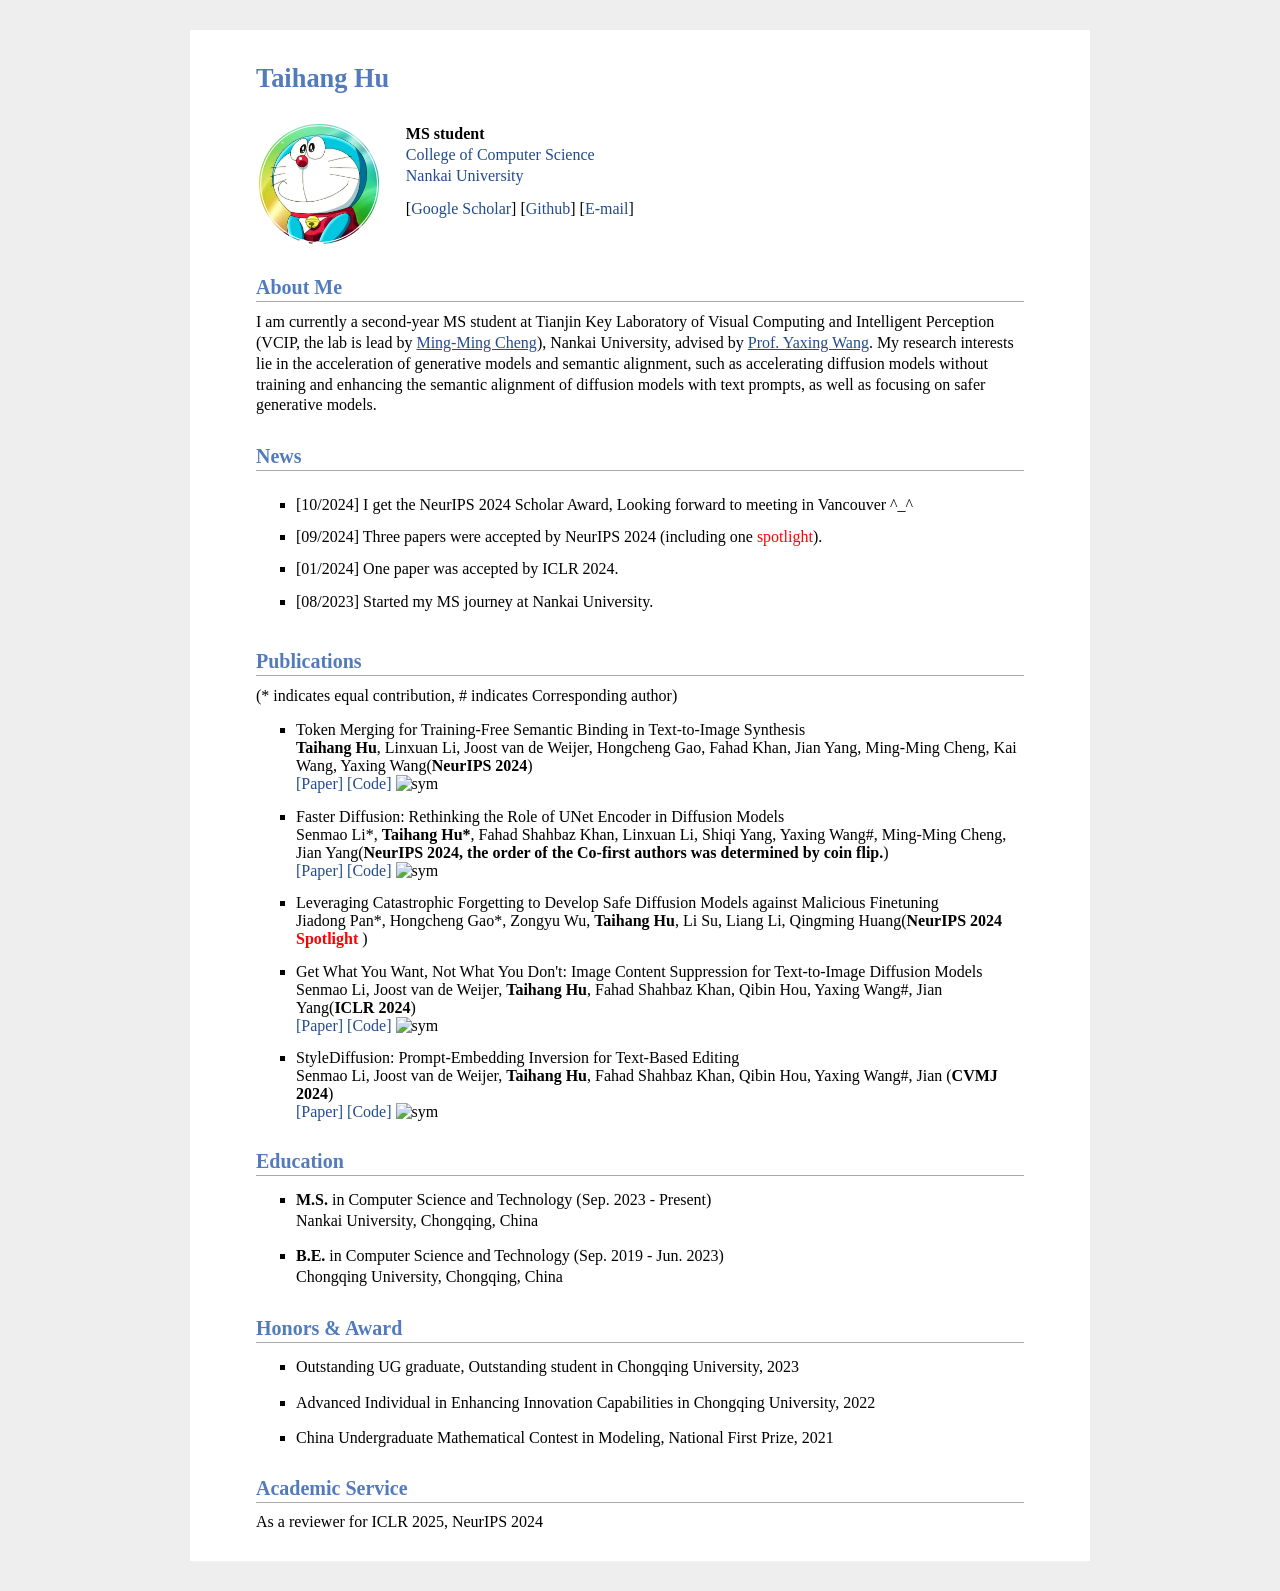
==== index.html @ 8fab21ef "Update index.html" ====
<meta name="description" content="Taihang Hu" charset="UTF-8">
<link rel="stylesheet" href="./files/jemdoc.css" type="text/css">
<link rel="shortcut icon" href="./files/preview.jpg">
<title>Taihang Hu</title>


<body>

<div id="layout-content" style="margin-top:25px">

	<div id="toptitle">					
					<h1><b>Taihang Hu</b>&nbsp;
                  </div>
                  <table>
                    <tbody>
                        <tr>
                            <td width="120" style="vertical-align: top;">
                                <!-- 图片轮廓为圆形展示 -->
                                <!-- <style>
                                    img {
                                        border-radius: 50%;
                                        width: 120px;
                                        height: 120px;
                                    }
                                </style> -->
                                <img src="./files/profile.png" alt="Taihang Hu", height="120px", width="120px", border-radius="50%">
                            </td>
                            <!-- 间隔大点 -->
                            <td width="20"></td>
                            <td width="650" style="vertical-align: top;">
                                <p>
                                    <b>MS student</b><br>
                                    <a href="https://cc.nankai.edu.cn//" target="_blank">College of Computer Science</a><br>
                                    <a href="https://www.nankai.edu.cn/" target="_blank">Nankai University</a><br>
                                </p>
                                <p>
                                    [<a href="https://scholar.google.com" target="_blank">Google Scholar</a>]
                                    [<a href="https://github.com/hutaiHang" target="_blank">Github</a>] 
                                    [<a href="mailto:hutaihang00@gmail.com">E-mail</a>]
                                </p>
                            </td>
                        </tr>
                    </tbody>
                </table>
                
                
<h2>About Me</h2>
    <p>
        I am currently a second-year MS student at Tianjin Key Laboratory of Visual Computing and Intelligent Perception (VCIP, the lab is lead by <a href="https://mmcheng.net/" style="text-decoration: underline;">Ming-Ming Cheng</a>), Nankai University, advised by <a href="https://yaxingwang.netlify.app/author/yaxing-wang/" style="text-decoration: underline;">Prof. Yaxing Wang</a>. 
        My research interests lie in the acceleration of generative models and semantic alignment, such as accelerating diffusion models without training and enhancing the semantic alignment of diffusion models with text prompts, as well as focusing on safer generative models.
        <!-- <br><br> -->
        <!-- <span style="color:red;">Seeking PhD opportunity for 2026 Fall ^_^ Please contact me if you are interested!</span> -->
   </p>
<h2>News</h2>
<ul class="content">
    <li>[10/2024] I get the NeurIPS 2024 Scholar Award, Looking forward to meeting in Vancouver ^_^ </li>
    <li>[09/2024] Three papers were accepted by NeurIPS 2024 (including one <span style="color:red;">spotlight</span>).</li>
    <li>[01/2024] One paper was accepted by ICLR 2024.</li>
    <li>[08/2023] Started my MS journey at Nankai University.</li>
    <li>[06/2023] Happy to graduate from Chongqing University. Thank you to all my classmates and teachers!</li>
    <li>[05/2023] See our new work, <a href="https://arxiv.org/pdf/2406.09836">StyleDiffusion</a> for image editing</li>
</ul>

<style>
  .content {
    height: 140px;
    background-color: white;
    overflow-y: scroll;
  }

  /* Existing styles, possibly for desktop, remain unchanged */

  /* Media query for mobile devices */
  @media screen and (max-width: 600px) {
    .content li {
      font-size: 20px; /* This increases the font size; you can also use specific values like 16px if you prefer */
    }
  }
</style>

<h2>Publications</h2>
<p>(* indicates equal contribution, # indicates Corresponding author)</p>

<!-- Selected Publications Section -->
<div id="selected-publications">
    <ul>
        <li>
            Token Merging for Training-Free Semantic Binding in Text-to-Image Synthesis<br>
            <b>Taihang Hu</b>, Linxuan Li, Joost van de Weijer, Hongcheng Gao, Fahad Khan, Jian Yang, Ming-Ming Cheng, Kai Wang, Yaxing Wang(<b>NeurIPS 2024</b>)<br>
            <a href="https://arxiv.org/abs/2411.07132" target="blank">[Paper]</a>
            <a href="https://github.com/hutaiHang/tome" target="blank">[Code]</a>
            <img src='https://img.shields.io/github/stars/hutaiHang/ToMe.svg?style=social&label=Star' alt="sym">
        </li>

        <li>
            Faster Diffusion: Rethinking the Role of UNet Encoder in Diffusion Models<br>
            Senmao Li*, <b>Taihang Hu*</b>, Fahad Shahbaz Khan, Linxuan Li, Shiqi Yang, Yaxing Wang#, Ming-Ming Cheng, Jian Yang(<b>NeurIPS 2024, the order of the Co-first authors was determined by coin flip.</b>)<br>
            <a href="https://arxiv.org/pdf/2312.09608" target="blank">[Paper]</a>
            <a href="https://github.com/hutaiHang/Faster-Diffusion" target="blank">[Code]</a>
            <img src='https://img.shields.io/github/stars/hutaiHang/Faster-Diffusion.svg?style=social&label=Star' alt="sym">
        </li>

        <li>
            Leveraging Catastrophic Forgetting to Develop Safe Diffusion Models against Malicious Finetuning<br>
            Jiadong Pan*, Hongcheng Gao*, Zongyu Wu, <b>Taihang Hu</b>, Li Su, Liang Li, Qingming Huang(<b>NeurIPS 2024</b> <b><span style="color:red;">Spotlight</span></b> )<br>
<!--             <a href="https://arxiv.org/pdf/2402.10882" target="blank">[Paper]</a> <a href="https://github.com/Wu-Zongyu/POSI" target="blank">[Code]</a><br> -->
        </li>

        <li>
            Get What You Want, Not What You Don't: Image Content Suppression for Text-to-Image Diffusion Models<br>
            Senmao Li, Joost van de Weijer, <b>Taihang Hu</b>, Fahad Shahbaz Khan, Qibin Hou, Yaxing Wang#, Jian Yang(<b>ICLR 2024</b>)<br>
            <a href="https://arxiv.org/pdf/2402.05375" target="blank">[Paper]</a>
            <a href="https://github.com/sen-mao/SuppressEOT" target="blank">[Code]</a>
            <img src='https://img.shields.io/github/stars/sen-mao/SuppressEOT.svg?style=social&label=Star' alt="sym">
        </li>

        <li>
            StyleDiffusion: Prompt-Embedding Inversion for Text-Based Editing<br>
            Senmao Li, Joost van de Weijer, <b>Taihang Hu</b>, Fahad Shahbaz Khan, Qibin Hou, Yaxing Wang#, Jian (<b>CVMJ 2024</b>)<br>      
            <a href="https://arxiv.org/pdf/2406.09836" target="blank">[Paper]</a>
            <a href="https://github.com/sen-mao/StyleDiffusion" target="blank">[Code]</a>
            <img src='https://img.shields.io/github/stars/sen-mao/StyleDiffusion.svg?style=social&label=Star' alt="sym">
        </li>
    </ul>
</div>



<script>
function showSelected() {
    document.getElementById("selected-publications").style.display = "block";
    document.getElementById("full-publications").style.display = "none";
    
    // Change the color to indicate selected tab
    document.getElementById("selected-tab").style.color = "#527bbd";
    document.getElementById("full-tab").style.color = "rgb(106, 162, 212)";
}

function showFull() {
    document.getElementById("selected-publications").style.display = "none";
    document.getElementById("full-publications").style.display = "block";
    
    // Change the color to indicate selected tab
    document.getElementById("selected-tab").style.color = "rgb(106, 162, 212)";
    document.getElementById("full-tab").style.color = "#527bbd";
}
</script>
	
<h2>Education</h2>
<ul>
 <li>
        <p><strong>M.S. </strong> in Computer Science and Technology (Sep. 2023 - Present)</br>
            Nankai University, Chongqing, China</br>
             </p>
    </li>
    <li>
        <p><strong>B.E. </strong> in Computer Science and Technology (Sep. 2019 - Jun. 2023)</br>
            Chongqing University, Chongqing, China</br>
             </p>
    </li>
</ul>

<h2>Honors & Award</h2>
<ul>
    <li><p>Outstanding UG graduate, Outstanding student in Chongqing University, 2023</p></li>
    <li><p>Advanced Individual in Enhancing Innovation Capabilities in Chongqing University, 2022</p></li>
    <li><p>China Undergraduate Mathematical Contest in Modeling, National First Prize, 2021</p></li>
<!--     <li><p>Outstanding student in CQU, 2022</p></li> -->
</ul>


<h2>Academic Service</h2>
As a reviewer for ICLR 2025, NeurIPS 2024
---- files/jemdoc.css ----
/* Default css file for jemdoc. */

table#tlayout {
    border: none;
    border-collapse: separate;
    background: white;
}
/*
body {
	background: white;
	padding-bottom: 8px;
	margin: 0;
}
*/
html {
  background-color: #eeeeee; 
}

body { 
  font-family: Georgia, serif;
  color: #000;
  background-color: #ffffff; 
  text-align:left; /* for IE */
  margin-top: 30px; 
  margin-bottom: 30px;
  margin-left: auto;
  margin-right: auto;
  padding-left:  50px;
  padding-right: 50px;
  padding-top: 10px;
  padding-bottom: 30px;
  max-width: 800px;
}

#layout-menu {
	background: #f6f6f6;
	border: 1px solid #dddddd;
	padding-top: 0.5em;
	padding-left: 8px;
	padding-right: 8px;
	font-size: 1.0em;
	width: auto;
	white-space: nowrap;
    text-align: left;
    vertical-align: top;
}

#layout-menu td {
	background: #f4f4f4;
    vertical-align: top;
}

#layout-content {
	padding-top: 0.0em;
	padding-left: 1.0em;
	padding-right: 1.0em;
    border: none;
    background: white;
    text-align: left;
    vertical-align: top;
}

#layout-menu a {
	line-height: 1.5em;
	margin-left: 0.5em;
}

tt {
    background: #ffffdd;
}

pre, tt {
	font-size: 90%;
	font-family: monaco, monospace;
}

a, a > tt {
	color: #224b8d;
	text-decoration: none;
}

a:hover {
	border-bottom: 1px gray dotted;
}

#layout-menu a.current:link, #layout-menu a.current:visited {
	color: #022b6d;
	border-bottom: 1px gray solid;
}
#layout-menu a:link, #layout-menu a:visited, #layout-menu a:hover {
	color: #527bbd;
	text-decoration: none;
}
#layout-menu a:hover {
	text-decoration: none;
}

div.menu-category {
	border-bottom: 1px solid gray;
	margin-top: 0.8em;
	padding-top: 0.2em;
	padding-bottom: 0.1em;
	font-weight: bold;
}

div.menu-item {
	padding-left: 16px;
	text-indent: -16px;
}

div#toptitle {
	padding-bottom: 0.2em;
	margin-bottom: 1.5em;
	/*border-bottom: 3px double gray;*/
}

/* Reduce space if we begin the page with a title. */
div#toptitle + h2, div#toptitle + h3 {
	margin-top: 0em;
}

div#subtitle {
	margin-top: 0.0em;
	margin-bottom: 0.0em;
	padding-top: 0em;
	padding-bottom: 0.1em;
}

em {
	font-style: italic;
}

strong {
	font-weight: bold;
}


h1, h2, h3 {
	color: #527bbd;
	margin-top: 0.7em;
	margin-bottom: 0.5em;
	padding-bottom: 0.2em;
	line-height: 1.0;
	padding-top: 0.5em;
	border-bottom: 1px solid #aaaaaa;
}

h1 {
	font-size: 165%;
	padding-bottom: 0.3em;
}

h2 {
	padding-top: 0.8em;
	font-size: 125%;
}

h2 + h3 {
    padding-top: 0.2em;
}

h3 {
	font-size: 105%;
	border-bottom: none;
}

p {
	margin-top: 0.0em;
	margin-bottom: 0.8em;
	padding: 0;
	line-height: 1.3;
}

pre {
	padding: 0;
	margin: 0;
}

div#footer {
	font-size: small;
	border-top: 1px solid #c0c0c0;
	padding-top: 0.1em;
	margin-top: 1.0em;
	color: #c0c0c0;
}

div#footer a {
	color: #80a0b0;
}

div#footer-text {
	float: left;
	padding-bottom: 8px;
}

ul, ol, dl {
	margin-top: 0.2em;
	padding-top: 0;
	margin-bottom: 0.8em;
}

dt {
	margin-top: 0.5em;
	margin-bottom: 0;
}

dl {
	margin-left: 20px;
}

dd {
	color: #222222;
}

dd > *:first-child {
	margin-top: 0;
}

ul {
	list-style-position: outside;
	list-style-type: square;
}

p + ul, p + ol {
	margin-top: -0.5em;
}

li {
	margin-top:0.9em;
}

ol {
	list-style-position: outside;
	list-style-type: decimal;
}

li p, dd p {
	margin-bottom: 0.3em;
}


ol ol {
	list-style-type: lower-alpha;
}

ol ol ol {
	list-style-type: lower-roman;
}

p + div.codeblock {
	margin-top: -0.6em;
}

div.codeblock, div.infoblock {
	margin-right: 0%;
	margin-top: 1.2em;
	margin-bottom: 1.3em;
}

div.blocktitle {
	font-weight: bold;
	color: #cd7b62;
	margin-top: 1.2em;
	margin-bottom: 0.1em;
}

div.blockcontent {
	border: 1px solid silver;
	padding: 0.3em 0.5em;
}

div.infoblock > div.blockcontent {
	background: #ffffee;
}

div.blockcontent p + ul, div.blockcontent p + ol {
	margin-top: 0.4em;
}

div.infoblock p {
	margin-bottom: 0em;
}

div.infoblock li p, div.infoblock dd p {
	margin-bottom: 0.5em;
}

div.infoblock p + p {
	margin-top: 0.8em;
}

div.codeblock > div.blockcontent {
	background: #f6f6f6;
}

span.pycommand {
	color: #000070;
}

span.statement {
	color: #008800;
}
span.builtin {
	color: #000088;
}
span.special {
	color: #990000;
}
span.operator {
	color: #880000;
}
span.error {
	color: #aa0000;
}
span.comment, span.comment > *, span.string, span.string > * {
	color: #606060;
}

@media print {
	#layout-menu { display: none; }
}

#fwtitle {
	margin: 2px;
}

#fwtitle #toptitle {
	padding-left: 0.5em;
	margin-bottom: 0.5em;
}

#layout-content h1:first-child, #layout-content h2:first-child, #layout-content h3:first-child {
	margin-top: -0.7em;
}

div#toptitle h1, #layout-content div#toptitle h1 {
	margin-bottom: 0.0em;
	padding-bottom: 0.1em;
	padding-top: 0;
	margin-top: 0.5em;
	border-bottom: none;
}

img.eq {
	padding: 0;
	padding-left: 0.1em;
	padding-right: 0.1em;
	margin: 0;
}

img.eqwl {
	padding-left: 2em;
	padding-top: 0.6em;
	padding-bottom: 0.2em;
	margin: 0;
}

table + table {
    margin-top: 1em;
}

tr.heading {
    font-weight: bold;
    border-bottom: 2px solid black;
}

img {
    border: none;
}

table.imgtable, table.imgtable td {
    border: none;
    text-align: left;
}

.scroll-box-container {
 width: 100%; 
  max-width: 800px;
  height: 120px;
  overflow: hidden;
}

.scroll-box {
  font-family: Georgia, serif;
  width: 100%;
  height: 100%;
  overflow-y: auto;
}
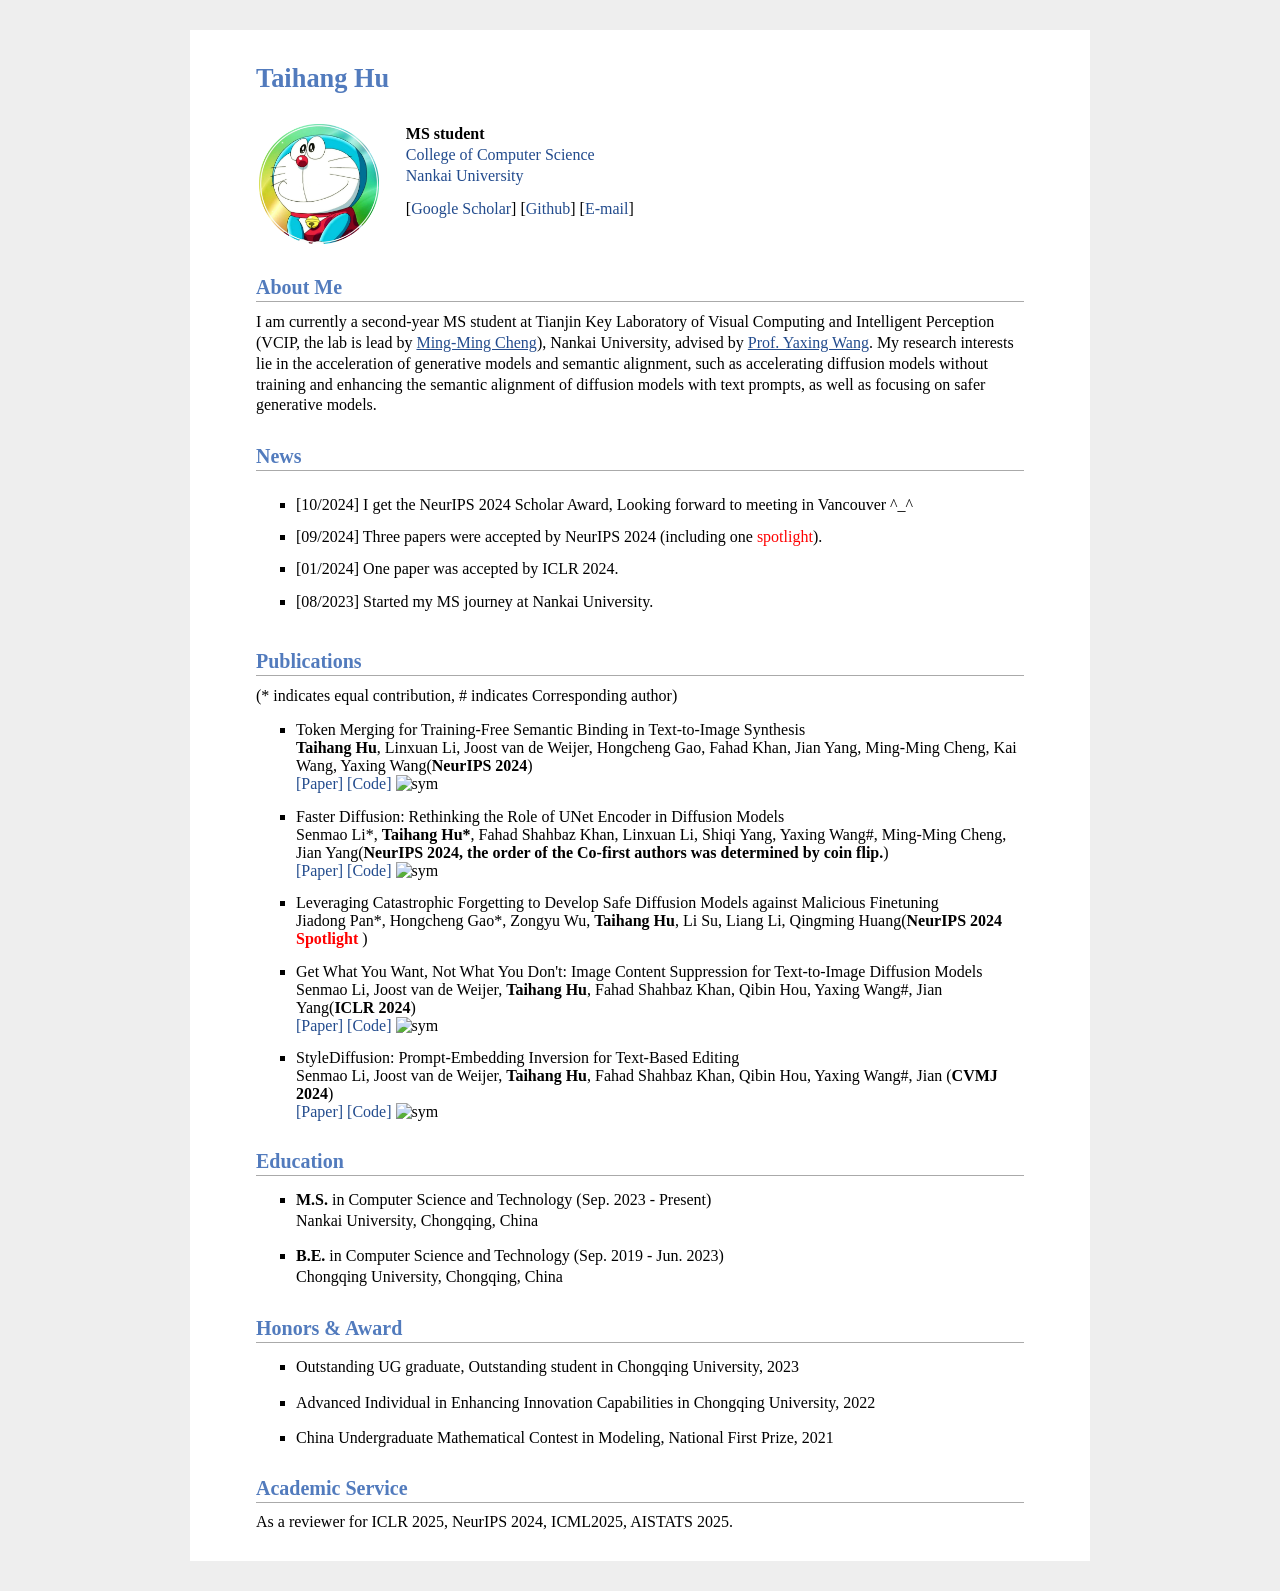
==== commit f84de4bb: "Update index.html" ====
--- a/index.html
+++ b/index.html
@@ -34,7 +34,7 @@
                                     <a href="https://www.nankai.edu.cn/" target="_blank">Nankai University</a><br>
                                 </p>
                                 <p>
-                                    [<a href="https://scholar.google.com" target="_blank">Google Scholar</a>]
+                                    [<a href="https://scholar.google.com/citations?user=JtjoOmEAAAAJ&hl=en_US" target="_blank">Google Scholar</a>]
                                     [<a href="https://github.com/hutaiHang" target="_blank">Github</a>] 
                                     [<a href="mailto:hutaihang00@gmail.com">E-mail</a>]
                                 </p>
@@ -170,6 +170,6 @@
 
 
 <h2>Academic Service</h2>
-As a reviewer for ICLR 2025, NeurIPS 2024
+As a reviewer for ICLR 2025, NeurIPS 2024, ICML2025, AISTATS 2025.
 
 
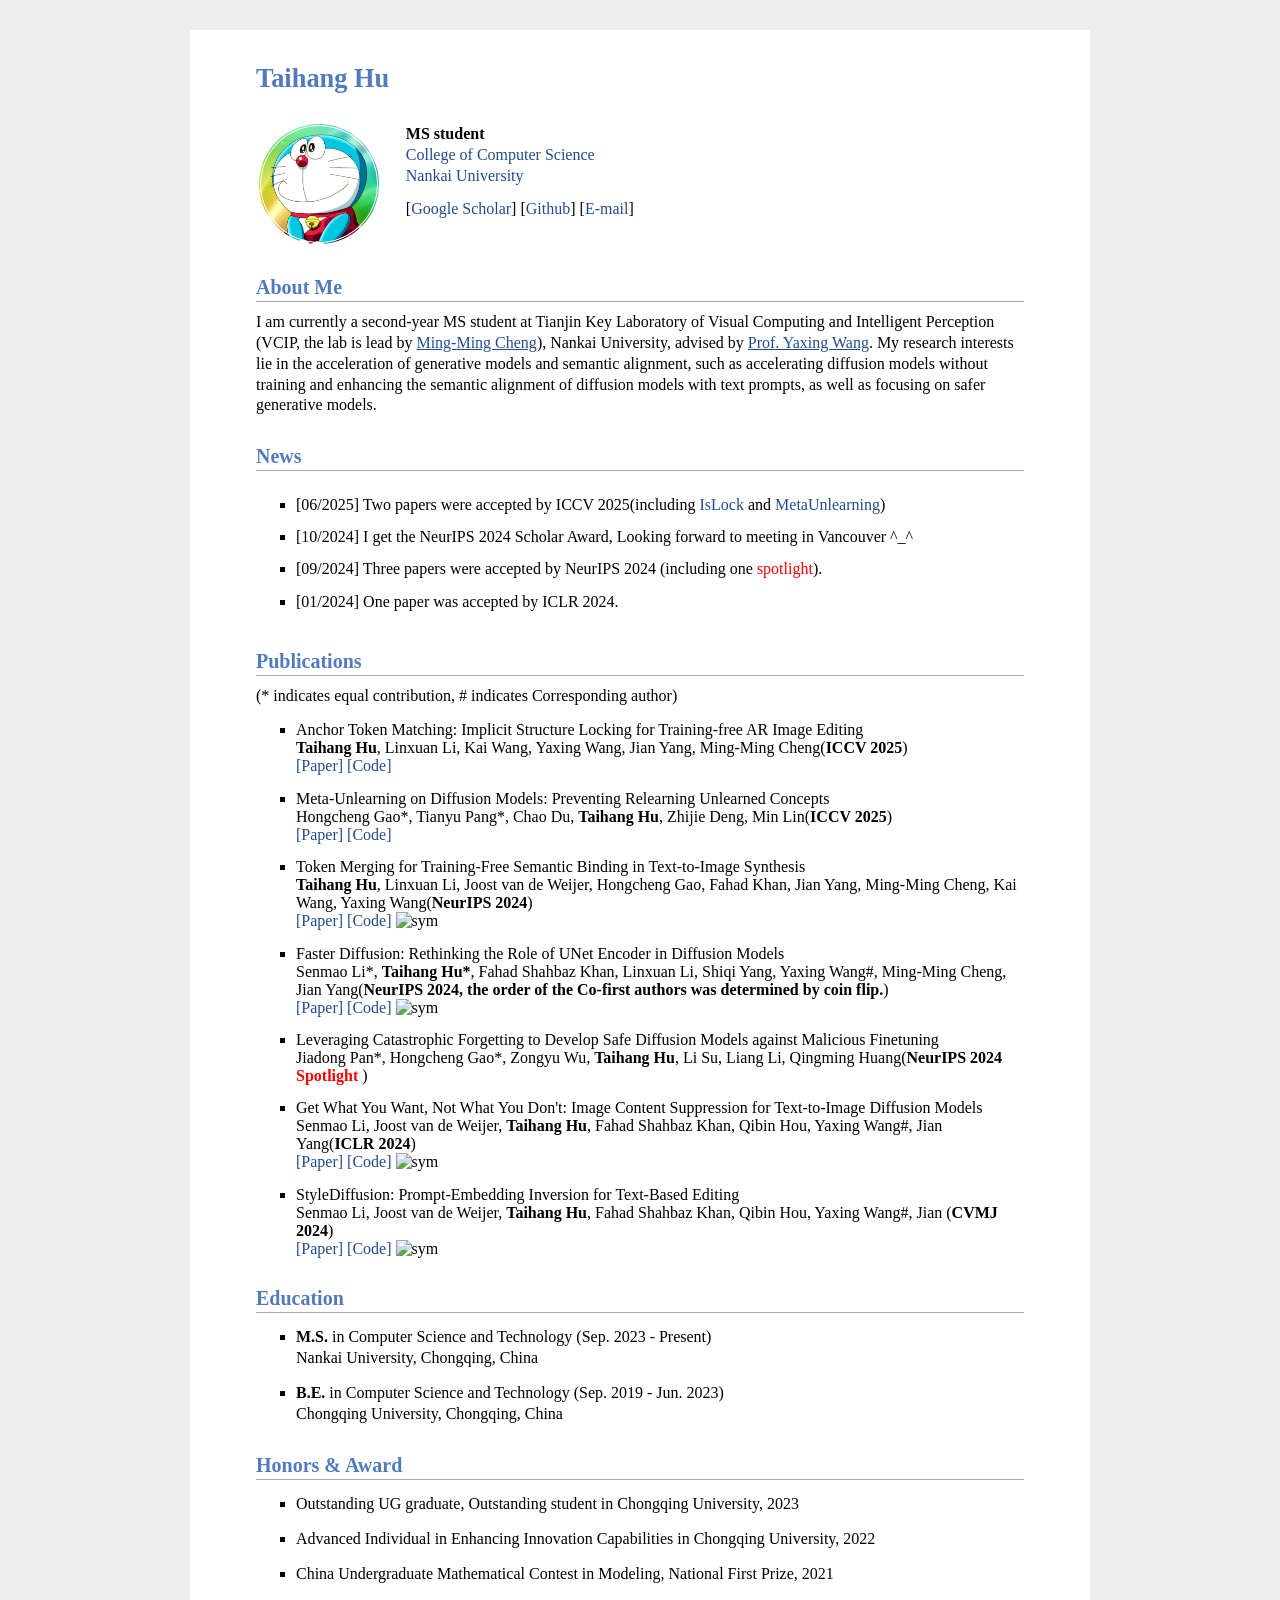
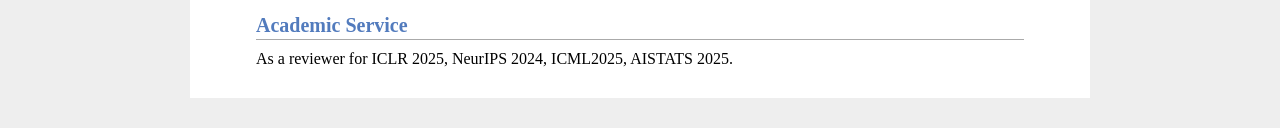
==== commit b605522b: "Update index.html" ====
--- a/index.html
+++ b/index.html
@@ -53,6 +53,7 @@
    </p>
 <h2>News</h2>
 <ul class="content">
+    <li>[06/2025] Two papers were accepted by ICCV 2025(including <a href="https://arxiv.org/pdf/2504.10434">IsLock</a> and <a href="https://arxiv.org/pdf/2410.12777">MetaUnlearning</a>) </li>
     <li>[10/2024] I get the NeurIPS 2024 Scholar Award, Looking forward to meeting in Vancouver ^_^ </li>
     <li>[09/2024] Three papers were accepted by NeurIPS 2024 (including one <span style="color:red;">spotlight</span>).</li>
     <li>[01/2024] One paper was accepted by ICLR 2024.</li>
@@ -85,6 +86,20 @@
 <div id="selected-publications">
     <ul>
         <li>
+            Anchor Token Matching: Implicit Structure Locking for Training-free AR Image Editing<br>
+            <b>Taihang Hu</b>, Linxuan Li, Kai Wang, Yaxing Wang, Jian Yang, Ming-Ming Cheng(<b>ICCV 2025</b>)<br>
+            <a href="https://arxiv.org/pdf/2504.10434" target="blank">[Paper]</a>
+            <a href="https://github.com/hutaiHang/ATM" target="blank">[Code]</a>
+<!--             <img src='https://img.shields.io/github/stars/hutaiHang/ToMe.svg?style=social&label=Star' alt="sym"> -->
+        </li>
+        <li>
+            Meta-Unlearning on Diffusion Models: Preventing Relearning Unlearned Concepts<br>
+            Hongcheng Gao*, Tianyu Pang*, Chao Du, <b>Taihang Hu</b>, Zhijie Deng, Min Lin(<b>ICCV 2025</b>)<br>
+            <a href="https://arxiv.org/pdf/2410.12777" target="blank">[Paper]</a>
+            <a href="https://github.com/sail-sg/Meta-Unlearning" target="blank">[Code]</a>
+<!--             <img src='https://img.shields.io/github/stars/hutaiHang/ToMe.svg?style=social&label=Star' alt="sym"> -->
+        </li>
+	<li>
             Token Merging for Training-Free Semantic Binding in Text-to-Image Synthesis<br>
             <b>Taihang Hu</b>, Linxuan Li, Joost van de Weijer, Hongcheng Gao, Fahad Khan, Jian Yang, Ming-Ming Cheng, Kai Wang, Yaxing Wang(<b>NeurIPS 2024</b>)<br>
             <a href="https://arxiv.org/abs/2411.07132" target="blank">[Paper]</a>
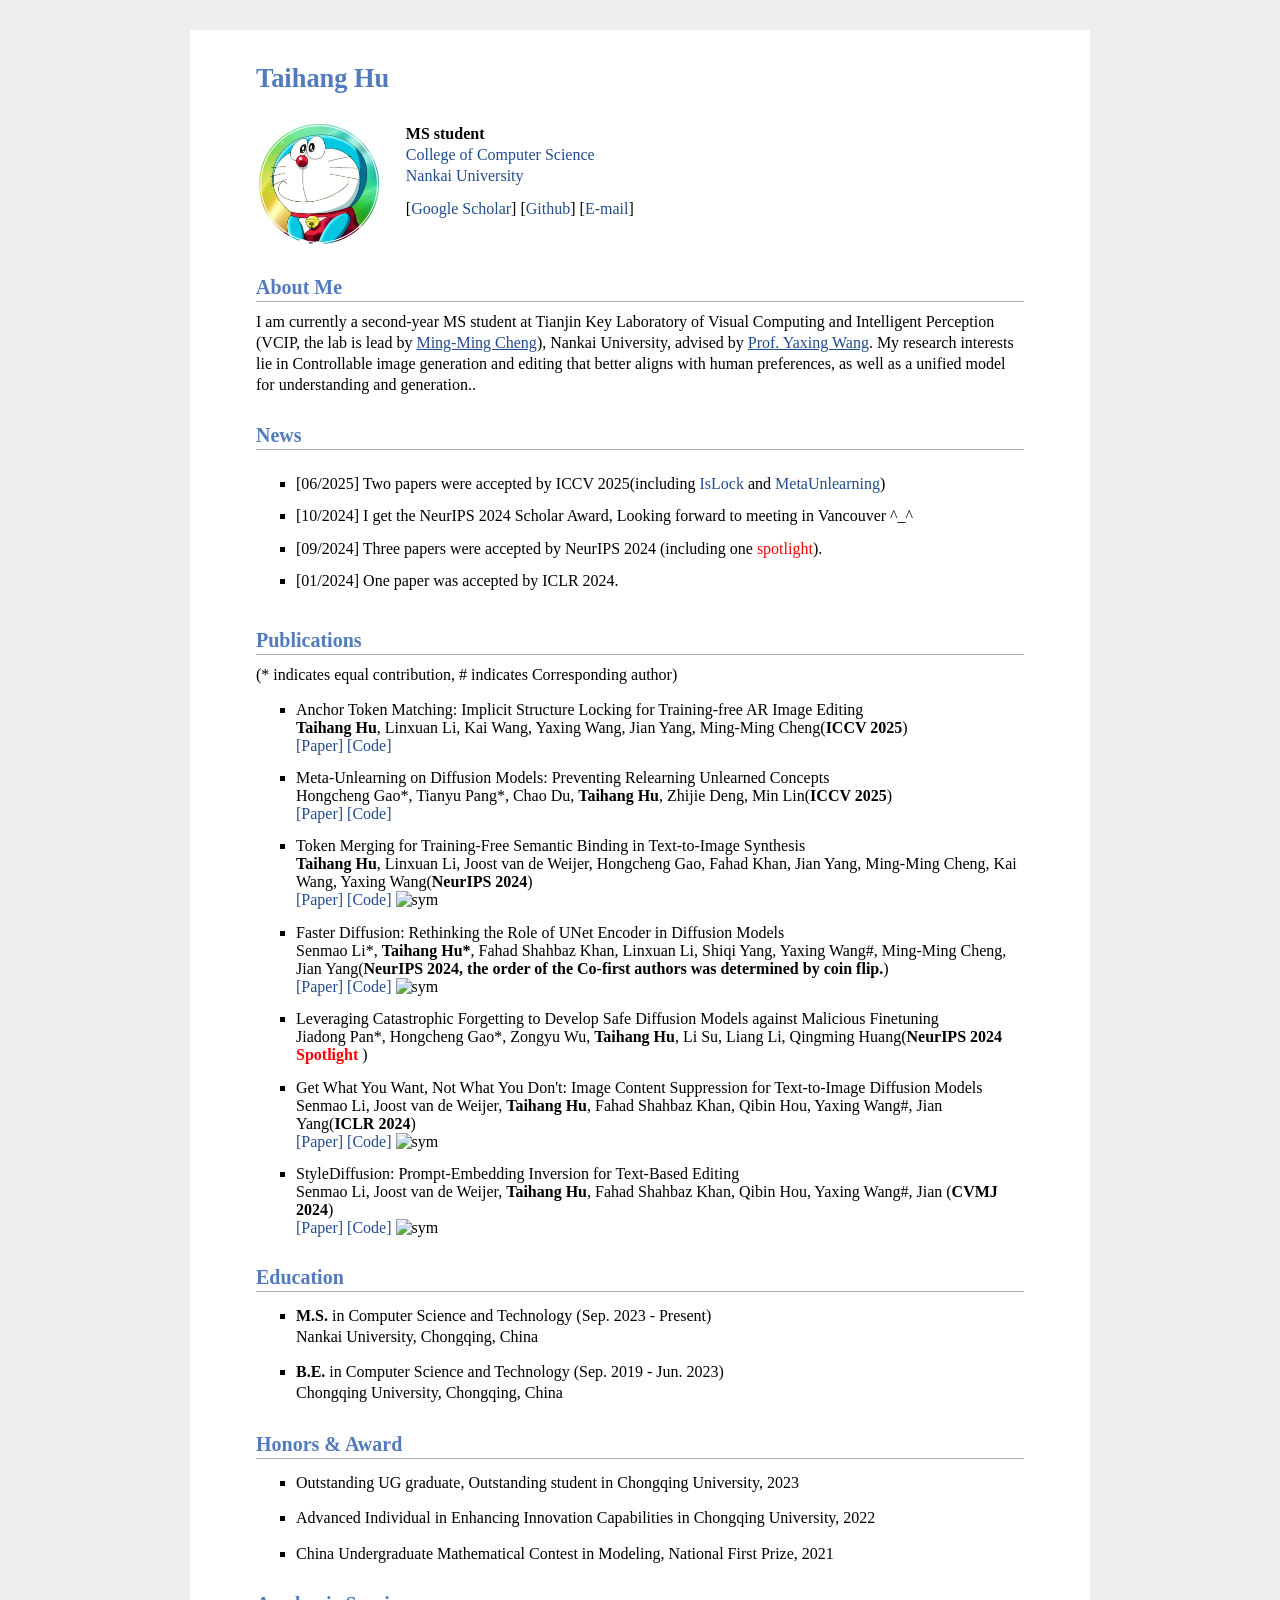
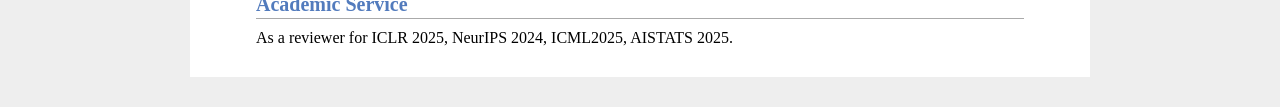
==== commit 02ce3eab: "Update index.html" ====
--- a/index.html
+++ b/index.html
@@ -47,7 +47,7 @@
 <h2>About Me</h2>
     <p>
         I am currently a second-year MS student at Tianjin Key Laboratory of Visual Computing and Intelligent Perception (VCIP, the lab is lead by <a href="https://mmcheng.net/" style="text-decoration: underline;">Ming-Ming Cheng</a>), Nankai University, advised by <a href="https://yaxingwang.netlify.app/author/yaxing-wang/" style="text-decoration: underline;">Prof. Yaxing Wang</a>. 
-        My research interests lie in the acceleration of generative models and semantic alignment, such as accelerating diffusion models without training and enhancing the semantic alignment of diffusion models with text prompts, as well as focusing on safer generative models.
+        My research interests lie in Controllable image generation and editing that better aligns with human preferences, as well as a unified model for understanding and generation..
         <!-- <br><br> -->
         <!-- <span style="color:red;">Seeking PhD opportunity for 2026 Fall ^_^ Please contact me if you are interested!</span> -->
    </p>
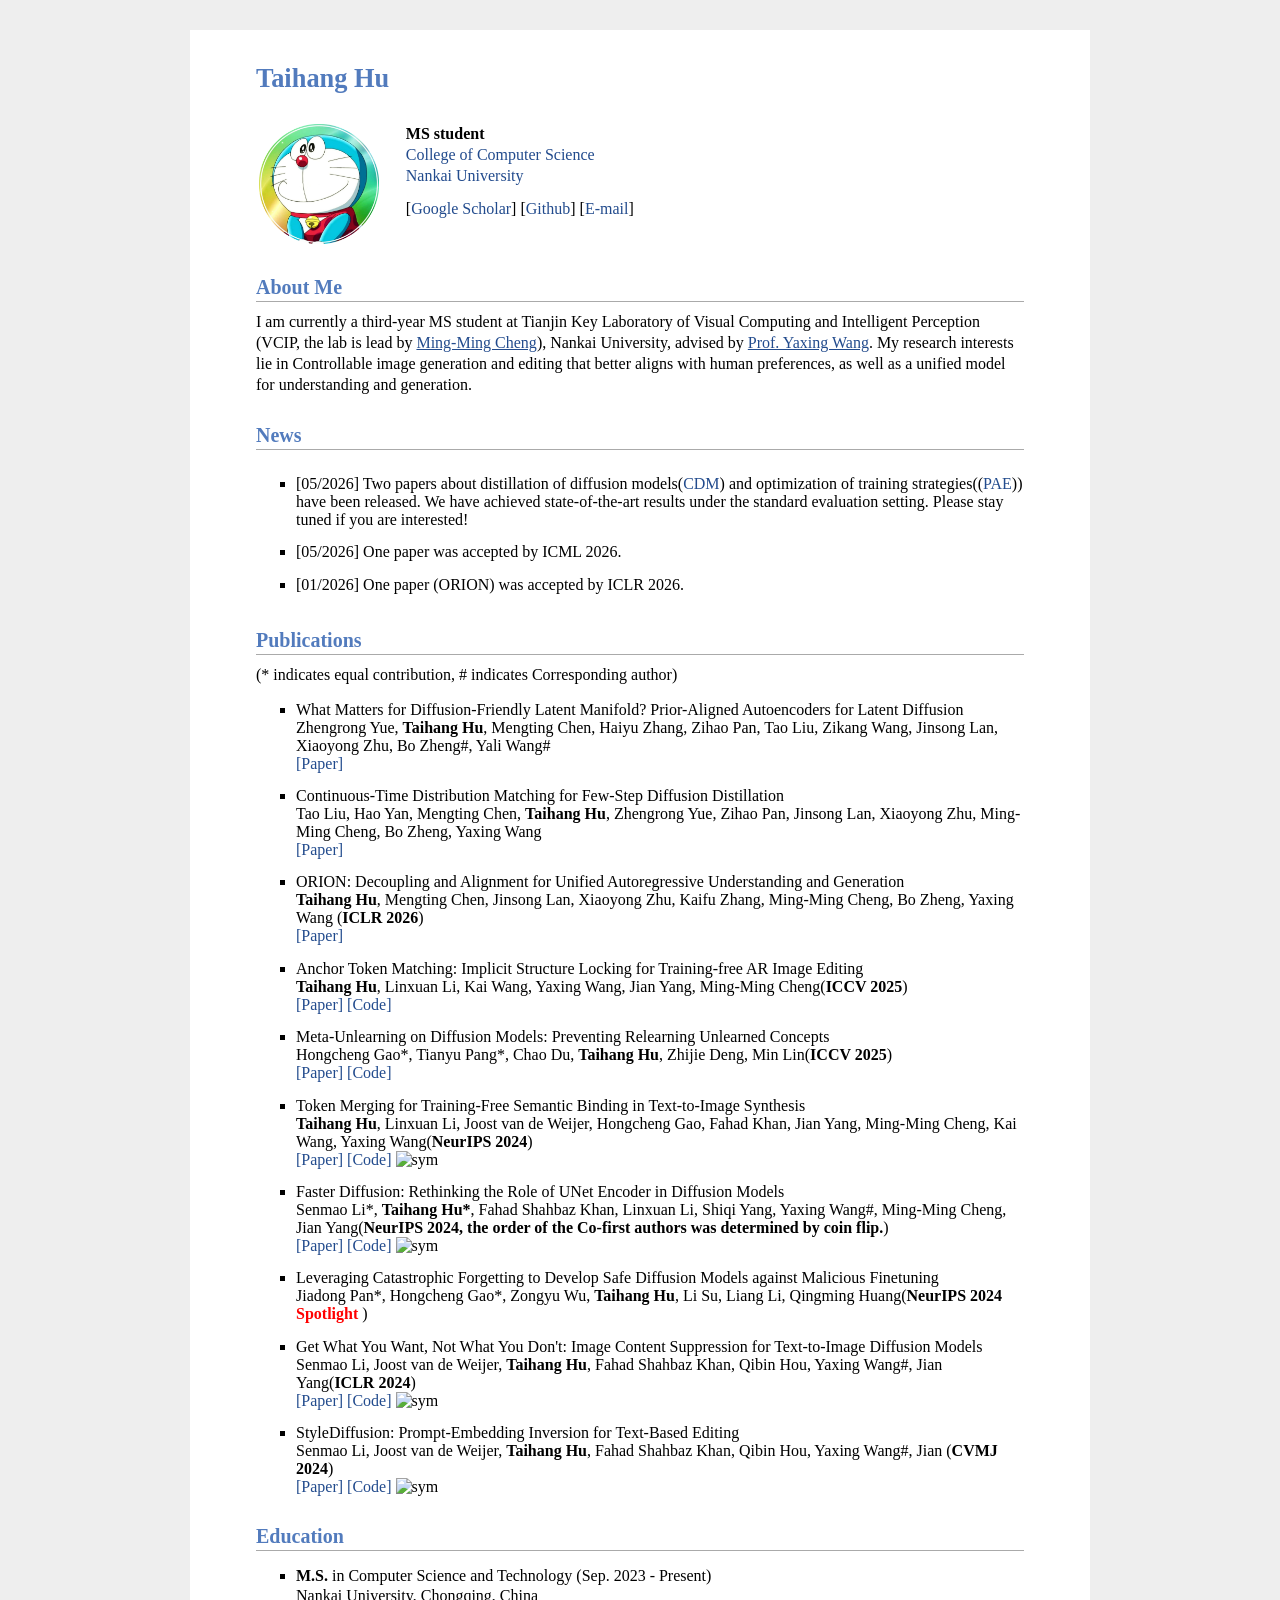
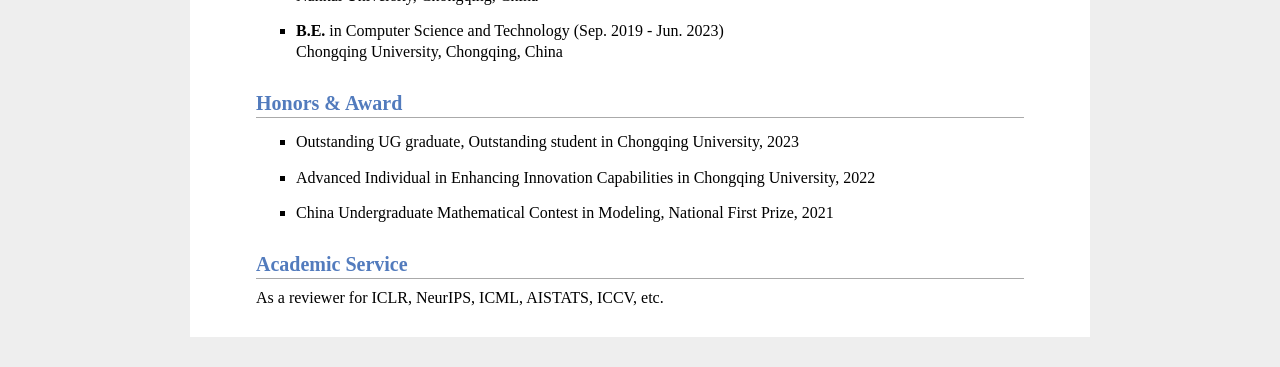
==== commit d32716d7: "Update academic status and research interests" ====
--- a/index.html
+++ b/index.html
@@ -46,13 +46,16 @@
                 
 <h2>About Me</h2>
     <p>
-        I am currently a second-year MS student at Tianjin Key Laboratory of Visual Computing and Intelligent Perception (VCIP, the lab is lead by <a href="https://mmcheng.net/" style="text-decoration: underline;">Ming-Ming Cheng</a>), Nankai University, advised by <a href="https://yaxingwang.netlify.app/author/yaxing-wang/" style="text-decoration: underline;">Prof. Yaxing Wang</a>. 
-        My research interests lie in Controllable image generation and editing that better aligns with human preferences, as well as a unified model for understanding and generation..
+        I am currently a third-year MS student at Tianjin Key Laboratory of Visual Computing and Intelligent Perception (VCIP, the lab is lead by <a href="https://mmcheng.net/" style="text-decoration: underline;">Ming-Ming Cheng</a>), Nankai University, advised by <a href="https://yaxingwang.netlify.app/author/yaxing-wang/" style="text-decoration: underline;">Prof. Yaxing Wang</a>. 
+        My research interests lie in Controllable image generation and editing that better aligns with human preferences, as well as a unified model for understanding and generation.
         <!-- <br><br> -->
         <!-- <span style="color:red;">Seeking PhD opportunity for 2026 Fall ^_^ Please contact me if you are interested!</span> -->
    </p>
 <h2>News</h2>
 <ul class="content">
+    <li>[05/2026] Two papers about distillation of diffusion models(<a href="https://github.com/byliutao/cdm" target="_blank">CDM</a>) and optimization of training strategies((<a href="https://github.com/ZhengrongYue/PAE" target="_blank">PAE</a>)) have been released. We have achieved state-of-the-art results under the standard evaluation setting. Please stay tuned if you are interested!</li>
+    <li>[05/2026] One paper was accepted by ICML 2026.</li>
+    <li>[01/2026] One paper (ORION) was accepted by ICLR 2026.</li>
     <li>[06/2025] Two papers were accepted by ICCV 2025(including <a href="https://arxiv.org/pdf/2504.10434">IsLock</a> and <a href="https://arxiv.org/pdf/2410.12777">MetaUnlearning</a>) </li>
     <li>[10/2024] I get the NeurIPS 2024 Scholar Award, Looking forward to meeting in Vancouver ^_^ </li>
     <li>[09/2024] Three papers were accepted by NeurIPS 2024 (including one <span style="color:red;">spotlight</span>).</li>
@@ -85,6 +88,21 @@
 <!-- Selected Publications Section -->
 <div id="selected-publications">
     <ul>
+        <li>
+            What Matters for Diffusion-Friendly Latent Manifold? Prior-Aligned Autoencoders for Latent Diffusion<br>
+            Zhengrong Yue, <b>Taihang Hu</b>, Mengting Chen, Haiyu Zhang, Zihao Pan, Tao Liu, Zikang Wang, Jinsong Lan, Xiaoyong Zhu, Bo Zheng#, Yali Wang#<br>
+            <a href="https://github.com/ZhengrongYue/PAE" target="blank">[Paper]</a>
+        </li>
+        <li>
+            Continuous-Time Distribution Matching for Few-Step Diffusion Distillation<br>
+            Tao Liu, Hao Yan, Mengting Chen, <b>Taihang Hu</b>, Zhengrong Yue, Zihao Pan, Jinsong Lan, Xiaoyong Zhu, Ming-Ming Cheng, Bo Zheng, Yaxing Wang<br>
+            <a href="https://github.com/byliutao/cdm"" target="blank">[Paper]</a>
+        </li>
+        <li>
+            ORION: Decoupling and Alignment for Unified Autoregressive Understanding and Generation<br>
+            <b>Taihang Hu</b>, Mengting Chen, Jinsong Lan, Xiaoyong Zhu, Kaifu Zhang, Ming-Ming Cheng, Bo Zheng, Yaxing Wang (<b>ICLR 2026</b>)<br>
+            <a href="https://openreview.net/forum?id=PP7j0xvvUB" target="blank">[Paper]</a>
+        </li>
         <li>
             Anchor Token Matching: Implicit Structure Locking for Training-free AR Image Editing<br>
             <b>Taihang Hu</b>, Linxuan Li, Kai Wang, Yaxing Wang, Jian Yang, Ming-Ming Cheng(<b>ICCV 2025</b>)<br>
@@ -185,6 +203,4 @@
 
 
 <h2>Academic Service</h2>
-As a reviewer for ICLR 2025, NeurIPS 2024, ICML2025, AISTATS 2025.
-
-
+As a reviewer for ICLR, NeurIPS, ICML, AISTATS, ICCV, etc.
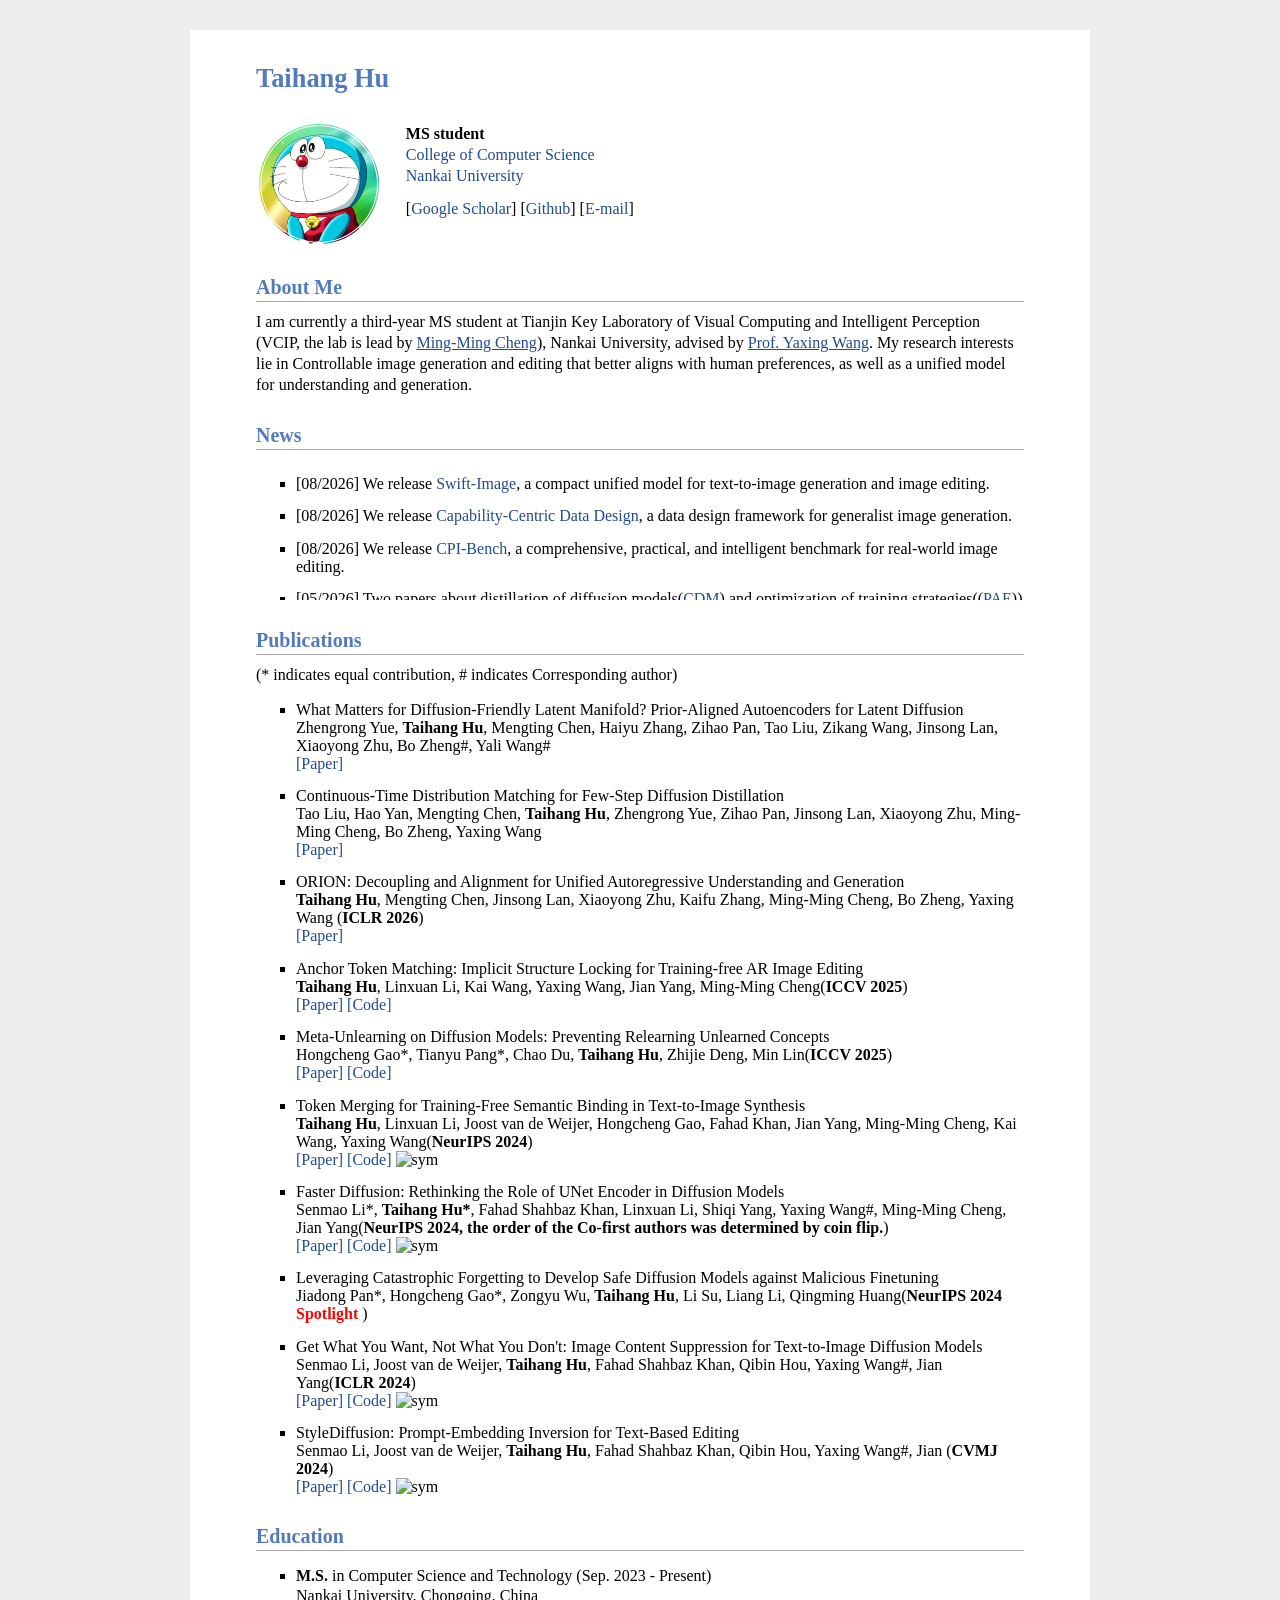
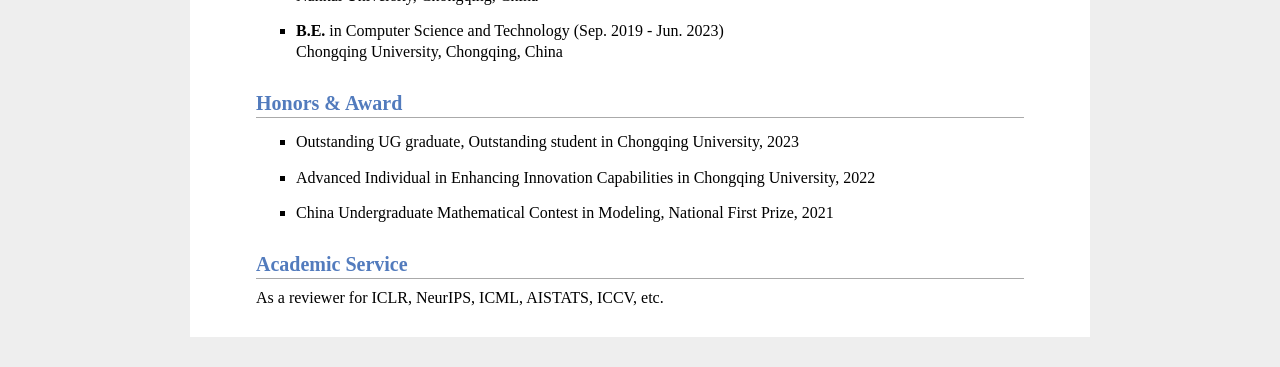
==== commit 5ccffae6: "Update index.html" ====
--- a/index.html
+++ b/index.html
@@ -53,8 +53,12 @@
    </p>
 <h2>News</h2>
 <ul class="content">
+	<li>[08/2026] We release <a href="https://arxiv.org/abs/2608.20334v1">Swift-Image</a>, a compact unified model for text-to-image generation and image editing.
+    <li>[08/2026] We release <a href="https://arxiv.org/abs/2608.18076">Capability-Centric Data Design</a>, a data design framework for generalist image generation.
+    <li>[08/2026] We release <a href="https://arxiv.org/abs/2608.14546">CPI-Bench</a>, a comprehensive, practical, and intelligent benchmark for real-world image editing.
     <li>[05/2026] Two papers about distillation of diffusion models(<a href="https://github.com/byliutao/cdm" target="_blank">CDM</a>) and optimization of training strategies((<a href="https://github.com/ZhengrongYue/PAE" target="_blank">PAE</a>)) have been released. We have achieved state-of-the-art results under the standard evaluation setting. Please stay tuned if you are interested!</li>
     <li>[05/2026] One paper was accepted by ICML 2026.</li>
+	<li>[04/2026] We release  <a href="https://arxiv.org/abs/2604.19748">Tstars-Tryon 1.0</a> as the commercial SOTA Virtual Try-On model with a benchmark, #1 huggingface monthly paper.
     <li>[01/2026] One paper (ORION) was accepted by ICLR 2026.</li>
     <li>[06/2025] Two papers were accepted by ICCV 2025(including <a href="https://arxiv.org/pdf/2504.10434">IsLock</a> and <a href="https://arxiv.org/pdf/2410.12777">MetaUnlearning</a>) </li>
     <li>[10/2024] I get the NeurIPS 2024 Scholar Award, Looking forward to meeting in Vancouver ^_^ </li>
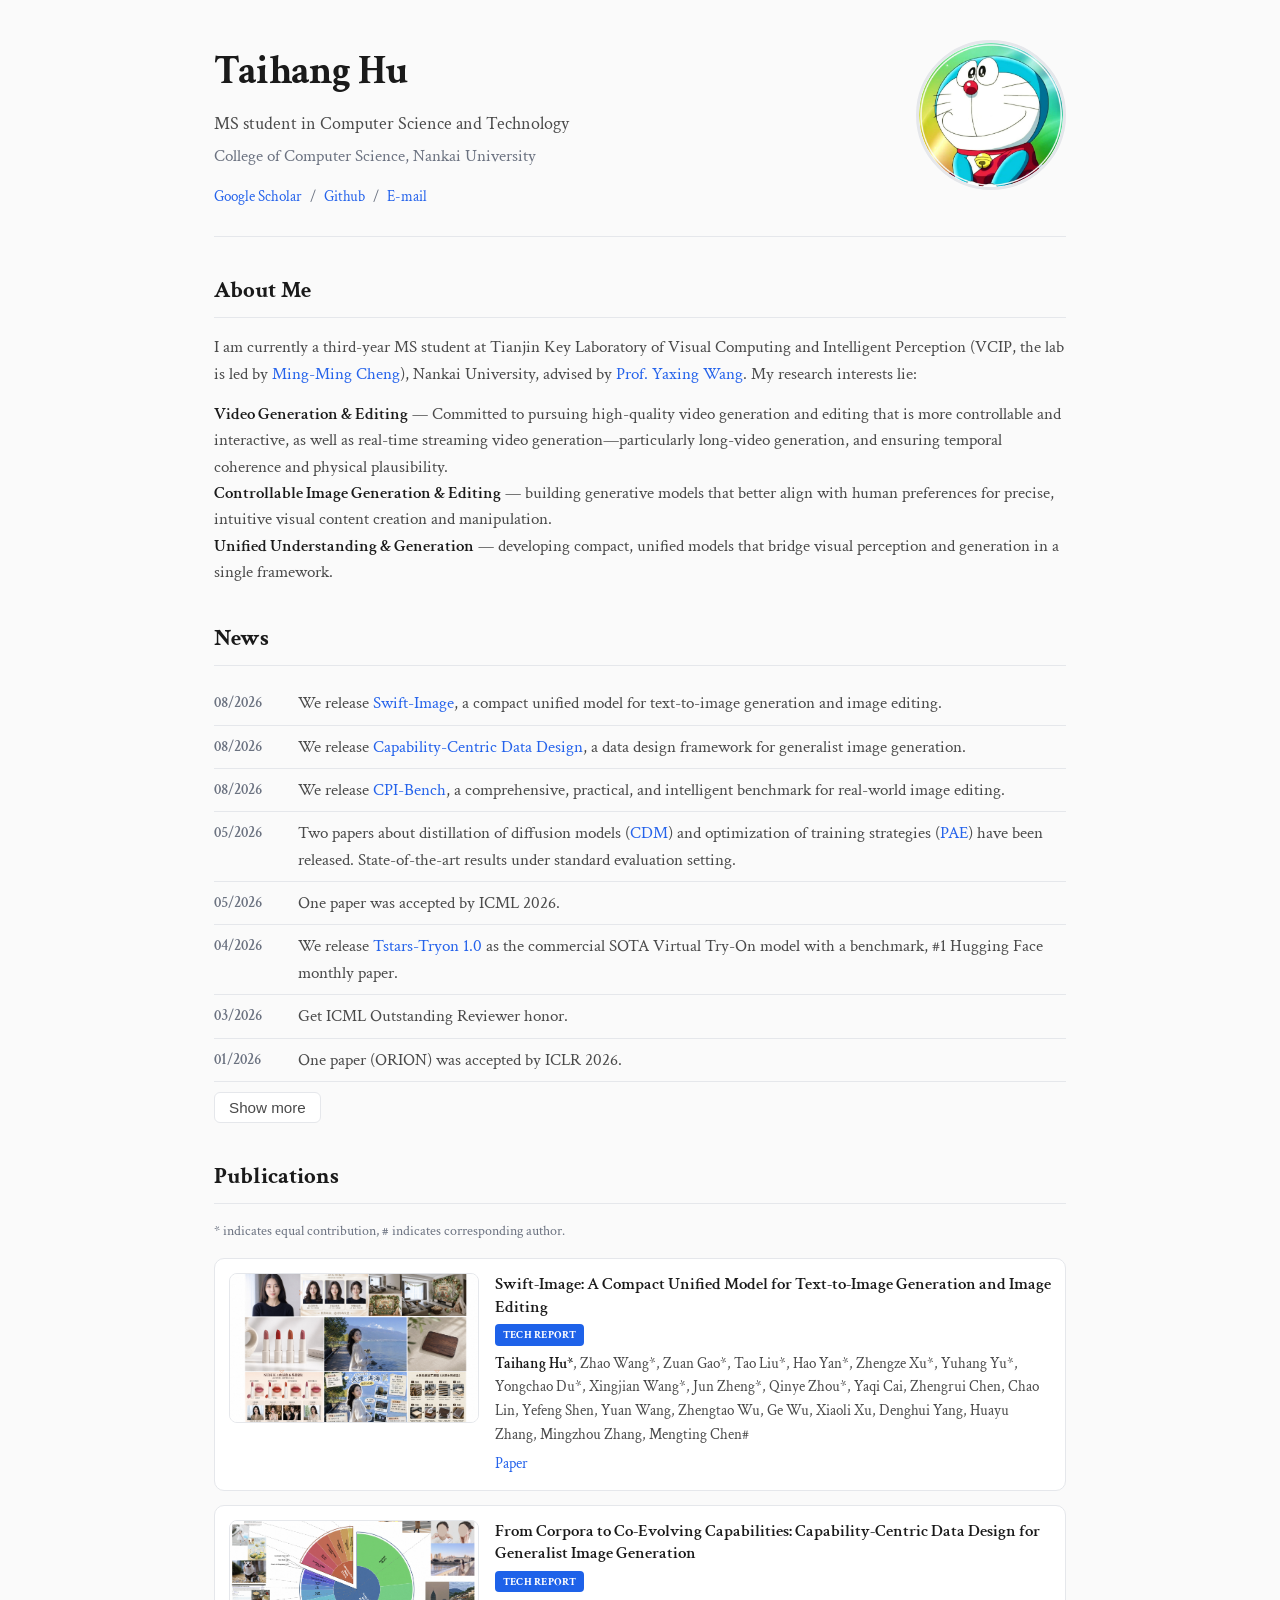
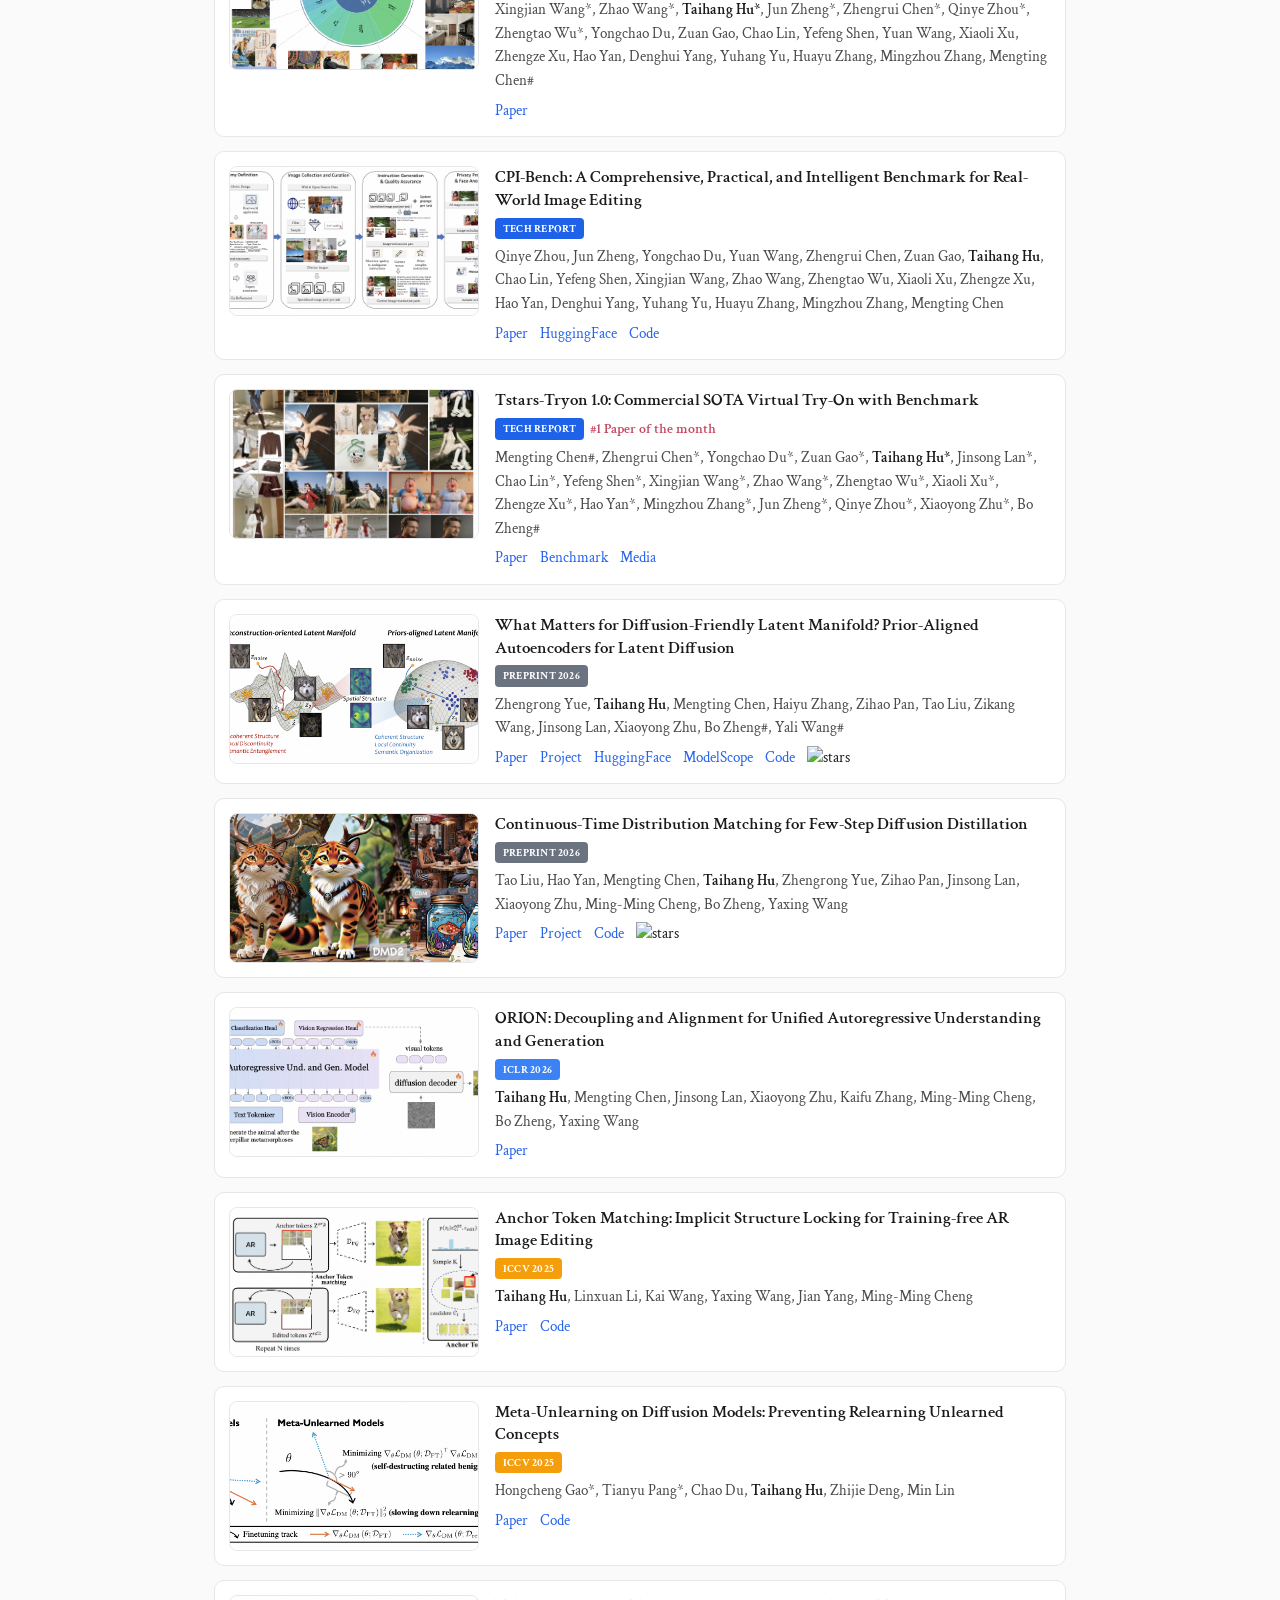
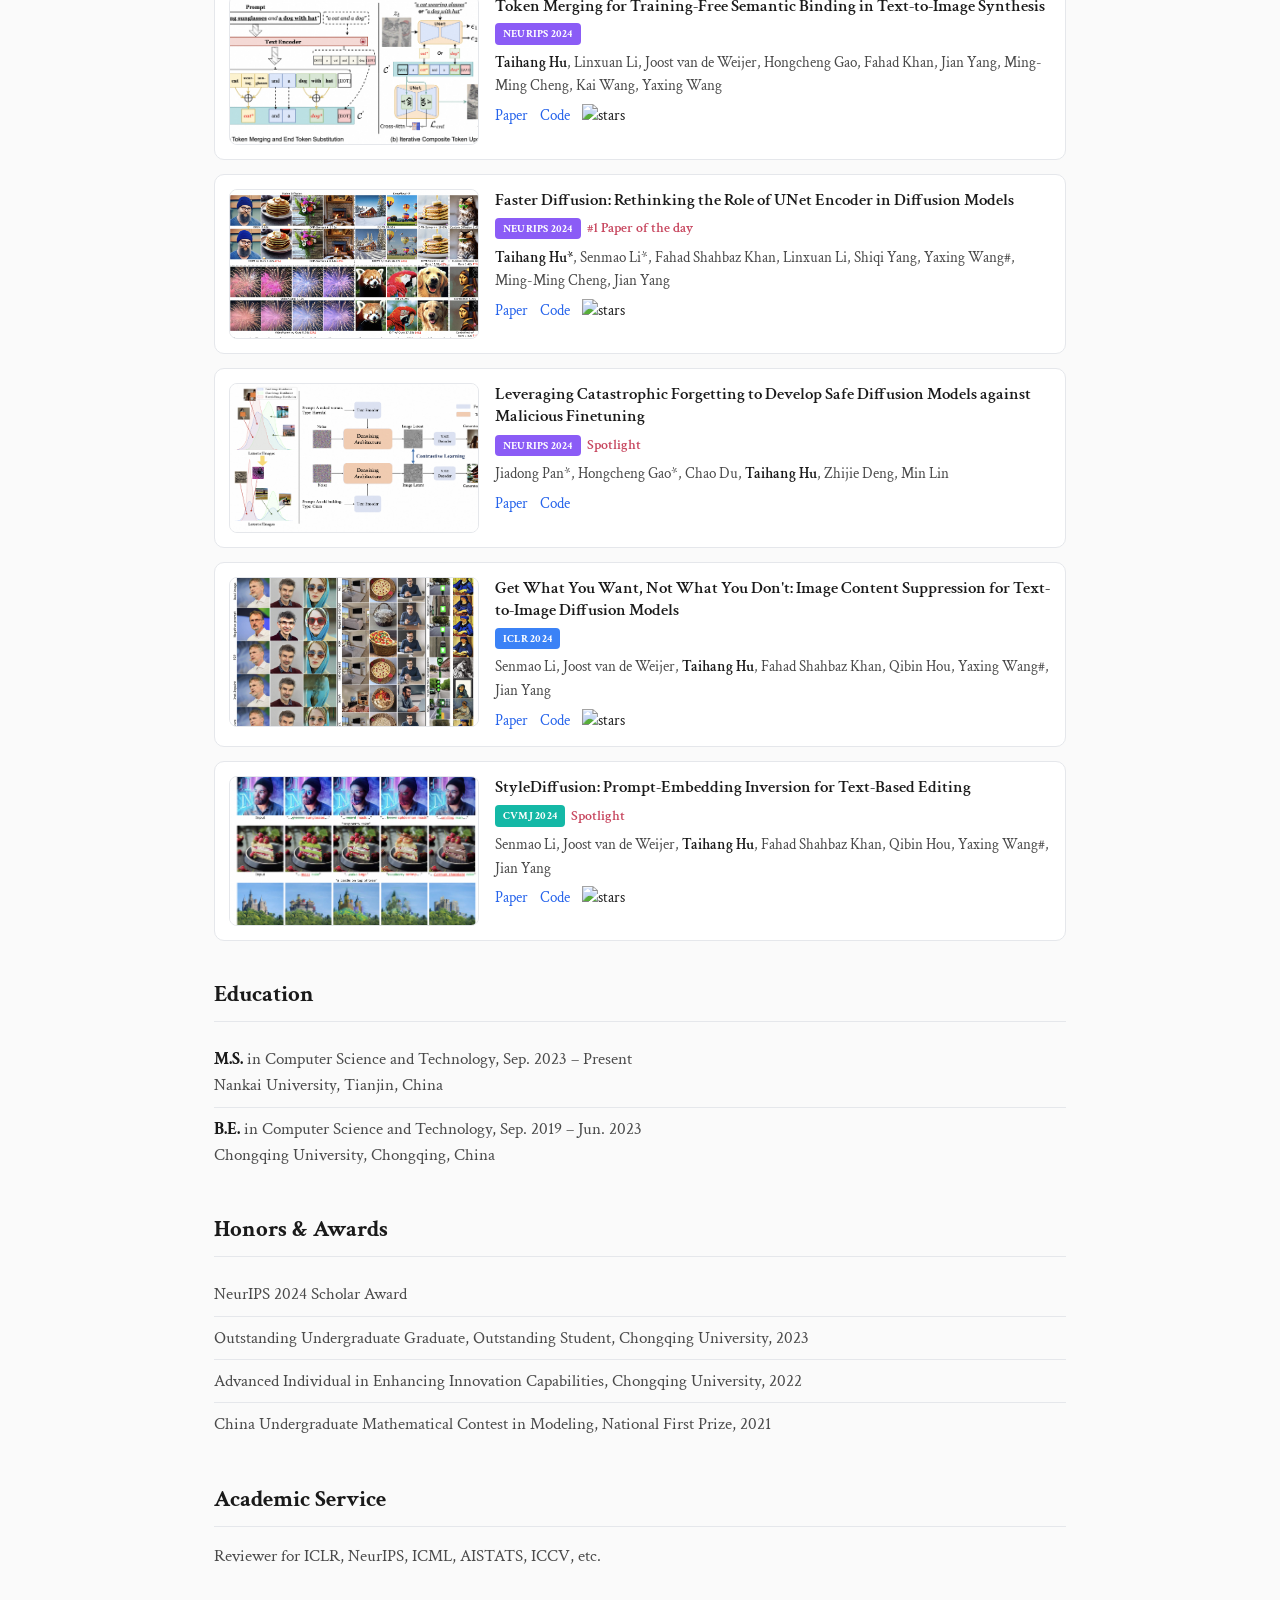
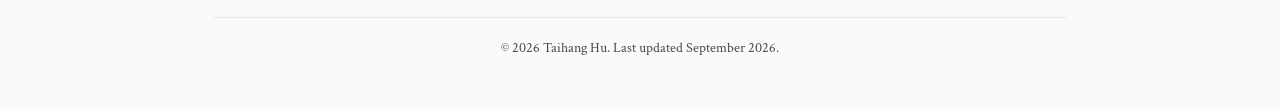
==== commit 15ce6d1d: "update" ====
--- a/index.html
+++ b/index.html
@@ -1,210 +1,740 @@
-<meta name="description" content="Taihang Hu" charset="UTF-8">
-<link rel="stylesheet" href="./files/jemdoc.css" type="text/css">
-<link rel="shortcut icon" href="./files/preview.jpg">
-<title>Taihang Hu</title>
-
-
+<!DOCTYPE html>
+<html lang="en">
+<head>
+    <meta charset="UTF-8">
+    <meta name="viewport" content="width=device-width, initial-scale=1.0">
+    <meta name="description" content="Taihang Hu - MS student at Nankai University">
+    <title>Taihang Hu</title>
+    <link rel="shortcut icon" href="./files/profile.png">
+    <style>
+        @import url('https://fonts.googleapis.com/css2?family=Crimson+Text:ital,wght@0,400;0,600;0,700;1,400&display=swap');
+
+        :root {
+            --text: #1a1a1a;
+            --text-secondary: #4a4a4a;
+            --text-muted: #6b7280;
+            --link: #2563eb;
+            --link-hover: #1d4ed8;
+            --border: #e5e7eb;
+            --bg: #fafafa;
+            --card-bg: #ffffff;
+            --badge-preprint: #6b7280;
+            --badge-techreport: #1e62e9;
+            --badge-iclr: #3b82f6;
+            --badge-neurips: #8b5cf6;
+            --badge-iccv: #f59e0b;
+            --badge-cvpr: #ef4444;
+            --badge-icml: #10b981;
+            --badge-cvmj: #14b8a6;
+        }
+
+        * {
+            box-sizing: border-box;
+        }
+
+        html {
+            scroll-behavior: smooth;
+        }
+
+        body {
+            margin: 0;
+            padding: 0;
+            font-family: 'Crimson Text', Georgia, serif;
+            color: var(--text);
+            background: var(--bg);
+            line-height: 1.55;
+            font-size: 17px;
+        }
+
+        a {
+            color: var(--link);
+            text-decoration: none;
+            transition: color 0.2s ease;
+        }
+
+        a:hover {
+            color: var(--link-hover);
+            text-decoration: underline;
+        }
+
+        .container {
+            max-width: 900px;
+            margin: 0 auto;
+            padding: 40px 24px;
+        }
+
+        /* Header / Profile */
+        .profile-header {
+            display: flex;
+            align-items: flex-start;
+            gap: 32px;
+            margin-bottom: 36px;
+            padding-bottom: 28px;
+            border-bottom: 1px solid var(--border);
+        }
+
+        .profile-text {
+            flex: 1;
+        }
+
+        .profile-text h1 {
+            font-size: 2.5rem;
+            font-weight: 700;
+            margin: 0 0 8px 0;
+            letter-spacing: -0.02em;
+            color: var(--text);
+        }
+
+        .profile-role {
+            font-size: 1.15rem;
+            color: var(--text-secondary);
+            margin: 0 0 4px 0;
+        }
+
+        .profile-affiliation {
+            color: var(--text-muted);
+            margin: 0 0 16px 0;
+        }
+
+        .profile-affiliation a {
+            color: var(--text-muted);
+        }
+
+        .profile-affiliation a:hover {
+            color: var(--link);
+        }
+
+        .social-links {
+            display: flex;
+            flex-wrap: wrap;
+            gap: 8px;
+            font-size: 0.95rem;
+        }
+
+        .social-links a {
+            color: var(--link);
+        }
+
+        .social-links .sep {
+            color: var(--text-muted);
+        }
+
+        .profile-photo {
+            flex-shrink: 0;
+        }
+
+        .profile-photo img {
+            width: 150px;
+            height: 150px;
+            border-radius: 50%;
+            object-fit: cover;
+            border: 3px solid var(--border);
+            background: #fff;
+        }
+
+        /* Sections */
+        section {
+            margin-bottom: 36px;
+        }
+
+        h2 {
+            font-size: 1.45rem;
+            font-weight: 700;
+            margin: 0 0 16px 0;
+            padding-bottom: 8px;
+            border-bottom: 1px solid var(--border);
+            color: var(--text);
+        }
+
+        h3 {
+            font-size: 1.1rem;
+            font-weight: 600;
+            margin: 20px 0 10px 0;
+            color: var(--text);
+        }
+
+        p {
+            margin: 0 0 12px 0;
+            color: var(--text-secondary);
+        }
+
+        /* Research Interests */
+        .research-interests {
+            display: grid;
+            gap: 10px;
+            margin-top: 14px;
+        }
+
+        .interest {
+            color: var(--text-secondary);
+        }
+
+        .interest strong {
+            color: var(--text);
+            font-weight: 600;
+        }
+
+        /* News */
+        .news-list {
+            list-style: none;
+            padding: 0;
+            margin: 0;
+        }
+
+        .news-list li {
+            display: flex;
+            gap: 14px;
+            padding: 8px 0;
+            border-bottom: 1px solid var(--border);
+        }
+
+        .news-list li:last-child {
+            border-bottom: none;
+        }
+
+        .news-date {
+            flex-shrink: 0;
+            font-weight: 600;
+            color: var(--text-muted);
+            font-size: 0.95rem;
+            min-width: 70px;
+            padding-top: 1px;
+        }
+
+        .news-content {
+            color: var(--text-secondary);
+        }
+
+        .news-content a {
+            color: var(--link);
+        }
+
+        .news-list li.news-hidden {
+            display: none;
+        }
+
+        .news-list.expanded li.news-hidden {
+            display: flex;
+        }
+
+        .news-toggle {
+            margin-top: 10px;
+            padding: 6px 14px;
+            border: 1px solid var(--border);
+            background: var(--card-bg);
+            color: var(--text-secondary);
+            border-radius: 6px;
+            cursor: pointer;
+            font-size: 0.95rem;
+            transition: all 0.2s ease;
+        }
+
+        .news-toggle:hover {
+            border-color: var(--link);
+            color: var(--link);
+        }
+
+        .pub-note {
+            font-size: 0.9rem;
+            color: var(--text-muted);
+            margin-bottom: 16px;
+        }
+
+        .pub-grid {
+            display: flex;
+            flex-direction: column;
+            gap: 14px;
+        }
+
+        .pub-card {
+            display: grid;
+            grid-template-columns: 250px 1fr;
+            gap: 16px;
+            padding: 14px;
+            background: var(--card-bg);
+            border: 1px solid var(--border);
+            border-radius: 10px;
+            transition: box-shadow 0.2s ease, transform 0.2s ease;
+        }
+
+        .pub-card:hover {
+            box-shadow: 0 4px 12px rgba(0, 0, 0, 0.06);
+            transform: translateY(-1px);
+        }
+
+        .pub-thumb {
+            width: 100%;
+            height: 150px;
+            border-radius: 8px;
+            overflow: hidden;
+            background: #f3f4f6;
+            border: 1px solid var(--border);
+        }
+
+        .pub-thumb img {
+            width: 100%;
+            height: 100%;
+            object-fit: cover;
+            display: block;
+        }
+
+        .pub-content {
+            flex: 1;
+            min-width: 0;
+        }
+
+        .pub-title {
+            font-size: 1.05rem;
+            font-weight: 600;
+            margin-bottom: 6px;
+            line-height: 1.35;
+        }
+
+        .pub-title a {
+            color: var(--text);
+        }
+
+        .pub-title a:hover {
+            color: var(--link);
+        }
+
+        .pub-tags {
+            display: flex;
+            flex-wrap: wrap;
+            gap: 6px;
+            margin-bottom: 6px;
+            align-items: center;
+        }
+
+        .venue-tag {
+            display: inline-block;
+            padding: 2px 8px;
+            border-radius: 4px;
+            font-size: 0.7rem;
+            font-weight: 700;
+            color: #fff;
+            letter-spacing: 0.02em;
+            text-transform: uppercase;
+        }
+
+        .pub-highlight {
+            font-size: 0.9rem;
+            color: #c84860;
+            font-weight: 600;
+        }
+
+        .badge-preprint { background: var(--badge-preprint); }
+        .badge-techreport { background: var(--badge-techreport); }
+        .badge-iclr { background: var(--badge-iclr); }
+        .badge-neurips { background: var(--badge-neurips); }
+        .badge-iccv { background: var(--badge-iccv); }
+        .badge-cvpr { background: var(--badge-cvpr); }
+        .badge-icml { background: var(--badge-icml); }
+        .badge-cvmj { background: var(--badge-cvmj); }
+
+        .pub-authors {
+            font-size: 0.95rem;
+            color: var(--text-secondary);
+            margin-bottom: 6px;
+        }
+
+        .pub-authors .me {
+            color: var(--text);
+            font-weight: 600;
+        }
+
+        .pub-links {
+            display: flex;
+            flex-wrap: wrap;
+            gap: 12px;
+            font-size: 0.95rem;
+        }
+
+        .pub-links a {
+            display: inline-flex;
+            align-items: center;
+            gap: 4px;
+        }
+
+        .pub-links img {
+            height: 18px;
+            vertical-align: middle;
+        }
+
+        /* Lists */
+        .simple-list {
+            list-style: none;
+            padding: 0;
+            margin: 0;
+        }
+
+        .simple-list li {
+            padding: 8px 0;
+            border-bottom: 1px solid var(--border);
+            color: var(--text-secondary);
+        }
+
+        .simple-list li:last-child {
+            border-bottom: none;
+        }
+
+        .simple-list strong {
+            color: var(--text);
+        }
+
+        /* Footer */
+        footer {
+            margin-top: 48px;
+            padding-top: 20px;
+            border-top: 1px solid var(--border);
+            font-size: 0.85rem;
+            color: var(--text-muted);
+            text-align: center;
+        }
+
+        /* Responsive */
+        @media (max-width: 640px) {
+            .container {
+                padding: 32px 18px;
+            }
+
+            .profile-header {
+                flex-direction: column-reverse;
+                align-items: center;
+                text-align: center;
+            }
+
+            .profile-text h1 {
+                font-size: 2rem;
+            }
+
+            .social-links {
+                justify-content: center;
+            }
+
+            .pub-card {
+                grid-template-columns: 1fr;
+                gap: 12px;
+            }
+
+            .pub-thumb {
+                width: 100%;
+                height: auto;
+                max-height: 180px;
+                aspect-ratio: 16 / 9;
+            }
+
+            .news-list li {
+                flex-direction: column;
+                gap: 4px;
+            }
+        }
+    </style>
+</head>
 <body>
-
-<div id="layout-content" style="margin-top:25px">
-
-	<div id="toptitle">					
-					<h1><b>Taihang Hu</b>&nbsp;
-                  </div>
-                  <table>
-                    <tbody>
-                        <tr>
-                            <td width="120" style="vertical-align: top;">
-                                <!-- 图片轮廓为圆形展示 -->
-                                <!-- <style>
-                                    img {
-                                        border-radius: 50%;
-                                        width: 120px;
-                                        height: 120px;
-                                    }
-                                </style> -->
-                                <img src="./files/profile.png" alt="Taihang Hu", height="120px", width="120px", border-radius="50%">
-                            </td>
-                            <!-- 间隔大点 -->
-                            <td width="20"></td>
-                            <td width="650" style="vertical-align: top;">
-                                <p>
-                                    <b>MS student</b><br>
-                                    <a href="https://cc.nankai.edu.cn//" target="_blank">College of Computer Science</a><br>
-                                    <a href="https://www.nankai.edu.cn/" target="_blank">Nankai University</a><br>
-                                </p>
-                                <p>
-                                    [<a href="https://scholar.google.com/citations?user=JtjoOmEAAAAJ&hl=en_US" target="_blank">Google Scholar</a>]
-                                    [<a href="https://github.com/hutaiHang" target="_blank">Github</a>] 
-                                    [<a href="mailto:hutaihang00@gmail.com">E-mail</a>]
-                                </p>
-                            </td>
-                        </tr>
-                    </tbody>
-                </table>
-                
-                
-<h2>About Me</h2>
-    <p>
-        I am currently a third-year MS student at Tianjin Key Laboratory of Visual Computing and Intelligent Perception (VCIP, the lab is lead by <a href="https://mmcheng.net/" style="text-decoration: underline;">Ming-Ming Cheng</a>), Nankai University, advised by <a href="https://yaxingwang.netlify.app/author/yaxing-wang/" style="text-decoration: underline;">Prof. Yaxing Wang</a>. 
-        My research interests lie in Controllable image generation and editing that better aligns with human preferences, as well as a unified model for understanding and generation.
-        <!-- <br><br> -->
-        <!-- <span style="color:red;">Seeking PhD opportunity for 2026 Fall ^_^ Please contact me if you are interested!</span> -->
-   </p>
-<h2>News</h2>
-<ul class="content">
-	<li>[08/2026] We release <a href="https://arxiv.org/abs/2608.20334v1">Swift-Image</a>, a compact unified model for text-to-image generation and image editing.
-    <li>[08/2026] We release <a href="https://arxiv.org/abs/2608.18076">Capability-Centric Data Design</a>, a data design framework for generalist image generation.
-    <li>[08/2026] We release <a href="https://arxiv.org/abs/2608.14546">CPI-Bench</a>, a comprehensive, practical, and intelligent benchmark for real-world image editing.
-    <li>[05/2026] Two papers about distillation of diffusion models(<a href="https://github.com/byliutao/cdm" target="_blank">CDM</a>) and optimization of training strategies((<a href="https://github.com/ZhengrongYue/PAE" target="_blank">PAE</a>)) have been released. We have achieved state-of-the-art results under the standard evaluation setting. Please stay tuned if you are interested!</li>
-    <li>[05/2026] One paper was accepted by ICML 2026.</li>
-	<li>[04/2026] We release  <a href="https://arxiv.org/abs/2604.19748">Tstars-Tryon 1.0</a> as the commercial SOTA Virtual Try-On model with a benchmark, #1 huggingface monthly paper.
-    <li>[01/2026] One paper (ORION) was accepted by ICLR 2026.</li>
-    <li>[06/2025] Two papers were accepted by ICCV 2025(including <a href="https://arxiv.org/pdf/2504.10434">IsLock</a> and <a href="https://arxiv.org/pdf/2410.12777">MetaUnlearning</a>) </li>
-    <li>[10/2024] I get the NeurIPS 2024 Scholar Award, Looking forward to meeting in Vancouver ^_^ </li>
-    <li>[09/2024] Three papers were accepted by NeurIPS 2024 (including one <span style="color:red;">spotlight</span>).</li>
-    <li>[01/2024] One paper was accepted by ICLR 2024.</li>
-    <li>[08/2023] Started my MS journey at Nankai University.</li>
-    <li>[06/2023] Happy to graduate from Chongqing University. Thank you to all my classmates and teachers!</li>
-    <li>[05/2023] See our new work, <a href="https://arxiv.org/pdf/2406.09836">StyleDiffusion</a> for image editing</li>
-</ul>
-
-<style>
-  .content {
-    height: 140px;
-    background-color: white;
-    overflow-y: scroll;
-  }
-
-  /* Existing styles, possibly for desktop, remain unchanged */
-
-  /* Media query for mobile devices */
-  @media screen and (max-width: 600px) {
-    .content li {
-      font-size: 20px; /* This increases the font size; you can also use specific values like 16px if you prefer */
-    }
-  }
-</style>
-
-<h2>Publications</h2>
-<p>(* indicates equal contribution, # indicates Corresponding author)</p>
-
-<!-- Selected Publications Section -->
-<div id="selected-publications">
-    <ul>
-        <li>
-            What Matters for Diffusion-Friendly Latent Manifold? Prior-Aligned Autoencoders for Latent Diffusion<br>
-            Zhengrong Yue, <b>Taihang Hu</b>, Mengting Chen, Haiyu Zhang, Zihao Pan, Tao Liu, Zikang Wang, Jinsong Lan, Xiaoyong Zhu, Bo Zheng#, Yali Wang#<br>
-            <a href="https://github.com/ZhengrongYue/PAE" target="blank">[Paper]</a>
-        </li>
-        <li>
-            Continuous-Time Distribution Matching for Few-Step Diffusion Distillation<br>
-            Tao Liu, Hao Yan, Mengting Chen, <b>Taihang Hu</b>, Zhengrong Yue, Zihao Pan, Jinsong Lan, Xiaoyong Zhu, Ming-Ming Cheng, Bo Zheng, Yaxing Wang<br>
-            <a href="https://github.com/byliutao/cdm"" target="blank">[Paper]</a>
-        </li>
-        <li>
-            ORION: Decoupling and Alignment for Unified Autoregressive Understanding and Generation<br>
-            <b>Taihang Hu</b>, Mengting Chen, Jinsong Lan, Xiaoyong Zhu, Kaifu Zhang, Ming-Ming Cheng, Bo Zheng, Yaxing Wang (<b>ICLR 2026</b>)<br>
-            <a href="https://openreview.net/forum?id=PP7j0xvvUB" target="blank">[Paper]</a>
-        </li>
-        <li>
-            Anchor Token Matching: Implicit Structure Locking for Training-free AR Image Editing<br>
-            <b>Taihang Hu</b>, Linxuan Li, Kai Wang, Yaxing Wang, Jian Yang, Ming-Ming Cheng(<b>ICCV 2025</b>)<br>
-            <a href="https://arxiv.org/pdf/2504.10434" target="blank">[Paper]</a>
-            <a href="https://github.com/hutaiHang/ATM" target="blank">[Code]</a>
-<!--             <img src='https://img.shields.io/github/stars/hutaiHang/ToMe.svg?style=social&label=Star' alt="sym"> -->
-        </li>
-        <li>
-            Meta-Unlearning on Diffusion Models: Preventing Relearning Unlearned Concepts<br>
-            Hongcheng Gao*, Tianyu Pang*, Chao Du, <b>Taihang Hu</b>, Zhijie Deng, Min Lin(<b>ICCV 2025</b>)<br>
-            <a href="https://arxiv.org/pdf/2410.12777" target="blank">[Paper]</a>
-            <a href="https://github.com/sail-sg/Meta-Unlearning" target="blank">[Code]</a>
-<!--             <img src='https://img.shields.io/github/stars/hutaiHang/ToMe.svg?style=social&label=Star' alt="sym"> -->
-        </li>
-	<li>
-            Token Merging for Training-Free Semantic Binding in Text-to-Image Synthesis<br>
-            <b>Taihang Hu</b>, Linxuan Li, Joost van de Weijer, Hongcheng Gao, Fahad Khan, Jian Yang, Ming-Ming Cheng, Kai Wang, Yaxing Wang(<b>NeurIPS 2024</b>)<br>
-            <a href="https://arxiv.org/abs/2411.07132" target="blank">[Paper]</a>
-            <a href="https://github.com/hutaiHang/tome" target="blank">[Code]</a>
-            <img src='https://img.shields.io/github/stars/hutaiHang/ToMe.svg?style=social&label=Star' alt="sym">
-        </li>
-
-        <li>
-            Faster Diffusion: Rethinking the Role of UNet Encoder in Diffusion Models<br>
-            Senmao Li*, <b>Taihang Hu*</b>, Fahad Shahbaz Khan, Linxuan Li, Shiqi Yang, Yaxing Wang#, Ming-Ming Cheng, Jian Yang(<b>NeurIPS 2024, the order of the Co-first authors was determined by coin flip.</b>)<br>
-            <a href="https://arxiv.org/pdf/2312.09608" target="blank">[Paper]</a>
-            <a href="https://github.com/hutaiHang/Faster-Diffusion" target="blank">[Code]</a>
-            <img src='https://img.shields.io/github/stars/hutaiHang/Faster-Diffusion.svg?style=social&label=Star' alt="sym">
-        </li>
-
-        <li>
-            Leveraging Catastrophic Forgetting to Develop Safe Diffusion Models against Malicious Finetuning<br>
-            Jiadong Pan*, Hongcheng Gao*, Zongyu Wu, <b>Taihang Hu</b>, Li Su, Liang Li, Qingming Huang(<b>NeurIPS 2024</b> <b><span style="color:red;">Spotlight</span></b> )<br>
-<!--             <a href="https://arxiv.org/pdf/2402.10882" target="blank">[Paper]</a> <a href="https://github.com/Wu-Zongyu/POSI" target="blank">[Code]</a><br> -->
-        </li>
-
-        <li>
-            Get What You Want, Not What You Don't: Image Content Suppression for Text-to-Image Diffusion Models<br>
-            Senmao Li, Joost van de Weijer, <b>Taihang Hu</b>, Fahad Shahbaz Khan, Qibin Hou, Yaxing Wang#, Jian Yang(<b>ICLR 2024</b>)<br>
-            <a href="https://arxiv.org/pdf/2402.05375" target="blank">[Paper]</a>
-            <a href="https://github.com/sen-mao/SuppressEOT" target="blank">[Code]</a>
-            <img src='https://img.shields.io/github/stars/sen-mao/SuppressEOT.svg?style=social&label=Star' alt="sym">
-        </li>
-
-        <li>
-            StyleDiffusion: Prompt-Embedding Inversion for Text-Based Editing<br>
-            Senmao Li, Joost van de Weijer, <b>Taihang Hu</b>, Fahad Shahbaz Khan, Qibin Hou, Yaxing Wang#, Jian (<b>CVMJ 2024</b>)<br>      
-            <a href="https://arxiv.org/pdf/2406.09836" target="blank">[Paper]</a>
-            <a href="https://github.com/sen-mao/StyleDiffusion" target="blank">[Code]</a>
-            <img src='https://img.shields.io/github/stars/sen-mao/StyleDiffusion.svg?style=social&label=Star' alt="sym">
-        </li>
-    </ul>
-</div>
-
-
-
-<script>
-function showSelected() {
-    document.getElementById("selected-publications").style.display = "block";
-    document.getElementById("full-publications").style.display = "none";
-    
-    // Change the color to indicate selected tab
-    document.getElementById("selected-tab").style.color = "#527bbd";
-    document.getElementById("full-tab").style.color = "rgb(106, 162, 212)";
-}
-
-function showFull() {
-    document.getElementById("selected-publications").style.display = "none";
-    document.getElementById("full-publications").style.display = "block";
-    
-    // Change the color to indicate selected tab
-    document.getElementById("selected-tab").style.color = "rgb(106, 162, 212)";
-    document.getElementById("full-tab").style.color = "#527bbd";
-}
-</script>
-	
-<h2>Education</h2>
-<ul>
- <li>
-        <p><strong>M.S. </strong> in Computer Science and Technology (Sep. 2023 - Present)</br>
-            Nankai University, Chongqing, China</br>
-             </p>
-    </li>
-    <li>
-        <p><strong>B.E. </strong> in Computer Science and Technology (Sep. 2019 - Jun. 2023)</br>
-            Chongqing University, Chongqing, China</br>
-             </p>
-    </li>
-</ul>
-
-<h2>Honors & Award</h2>
-<ul>
-    <li><p>Outstanding UG graduate, Outstanding student in Chongqing University, 2023</p></li>
-    <li><p>Advanced Individual in Enhancing Innovation Capabilities in Chongqing University, 2022</p></li>
-    <li><p>China Undergraduate Mathematical Contest in Modeling, National First Prize, 2021</p></li>
-<!--     <li><p>Outstanding student in CQU, 2022</p></li> -->
-</ul>
-
-
-<h2>Academic Service</h2>
-As a reviewer for ICLR, NeurIPS, ICML, AISTATS, ICCV, etc.
+    <div class="container">
+        <header class="profile-header">
+            <div class="profile-text">
+                <h1>Taihang Hu</h1>
+                <p class="profile-role">MS student in Computer Science and Technology</p>
+                <p class="profile-affiliation">
+                    <a href="https://cc.nankai.edu.cn/" target="_blank">College of Computer Science</a>,
+                    <a href="https://www.nankai.edu.cn/" target="_blank">Nankai University</a>
+                </p>
+                <div class="social-links">
+                    <a href="https://scholar.google.com/citations?user=JtjoOmEAAAAJ&hl=en_US" target="_blank">Google Scholar</a>
+                    <span class="sep">/</span>
+                    <a href="https://github.com/hutaiHang" target="_blank">Github</a>
+                    <span class="sep">/</span>
+                    <a href="mailto:hutaihang00@gmail.com">E-mail</a>
+                </div>
+            </div>
+            <div class="profile-photo">
+                <img src="./files/profile.png" alt="Taihang Hu">
+            </div>
+        </header>
+
+        <section id="about">
+            <h2>About Me</h2>
+            <p>
+                I am currently a third-year MS student at Tianjin Key Laboratory of Visual Computing and Intelligent Perception (VCIP, the lab is led by <a href="https://mmcheng.net/" target="_blank">Ming-Ming Cheng</a>), Nankai University, advised by <a href="https://yaxingwang.netlify.app/author/yaxing-wang/" target="_blank">Prof. Yaxing Wang</a>. My research interests lie:
+            </p>
+            <div class="research-interests">
+                <div class="interest">
+                    <strong>Video Generation & Editing</strong> — Committed to pursuing high-quality video generation and editing that is more controllable and interactive, as well as real-time streaming video generation—particularly long-video generation, and ensuring temporal coherence and physical plausibility.
+                <div class="interest">
+                    <strong>Controllable Image Generation & Editing</strong> — building generative models that better align with human preferences for precise, intuitive visual content creation and manipulation.
+                </div>
+                <div class="interest">
+                    <strong>Unified Understanding & Generation</strong> — developing compact, unified models that bridge visual perception and generation in a single framework.
+                </div>
+            </div>
+        </section>
+
+        <section id="news">
+            <h2>News</h2>
+            <ul class="news-list">
+                <li><span class="news-date">08/2026</span><span class="news-content">We release <a href="https://arxiv.org/abs/2608.20334v1" target="_blank">Swift-Image</a>, a compact unified model for text-to-image generation and image editing.</span></li>
+                <li><span class="news-date">08/2026</span><span class="news-content">We release <a href="https://arxiv.org/abs/2608.18076" target="_blank">Capability-Centric Data Design</a>, a data design framework for generalist image generation.</span></li>
+                <li><span class="news-date">08/2026</span><span class="news-content">We release <a href="https://arxiv.org/abs/2608.14546" target="_blank">CPI-Bench</a>, a comprehensive, practical, and intelligent benchmark for real-world image editing.</span></li>
+                <li><span class="news-date">05/2026</span><span class="news-content">Two papers about distillation of diffusion models (<a href="https://github.com/byliutao/cdm" target="_blank">CDM</a>) and optimization of training strategies (<a href="https://github.com/ZhengrongYue/PAE" target="_blank">PAE</a>) have been released. State-of-the-art results under standard evaluation setting.</span></li>
+                <li><span class="news-date">05/2026</span><span class="news-content">One paper was accepted by ICML 2026.</span></li>
+                <li><span class="news-date">04/2026</span><span class="news-content">We release <a href="https://arxiv.org/abs/2604.19748" target="_blank">Tstars-Tryon 1.0</a> as the commercial SOTA Virtual Try-On model with a benchmark, #1 Hugging Face monthly paper.</span></li>
+                <li><span class="news-date">03/2026</span><span class="news-content"> Get ICML Outstanding Reviewer honor.</span></li>
+                <li><span class="news-date">01/2026</span><span class="news-content">One paper (ORION) was accepted by ICLR 2026.</span></li>
+                <li class="news-hidden"><span class="news-date">06/2025</span><span class="news-content">Two papers were accepted by ICCV 2025 (including <a href="https://arxiv.org/pdf/2504.10434" target="_blank">IsLock</a> and <a href="https://arxiv.org/pdf/2410.12777" target="_blank">MetaUnlearning</a>).</span></li>
+                <li class="news-hidden"><span class="news-date">10/2024</span><span class="news-content">I get the NeurIPS 2024 Scholar Award, looking forward to meeting in Vancouver!</span></li>
+                <li class="news-hidden"><span class="news-date">09/2024</span><span class="news-content">Three papers were accepted by NeurIPS 2024 (including one <strong>spotlight</strong>).</span></li>
+                <li class="news-hidden"><span class="news-date">01/2024</span><span class="news-content">One paper was accepted by ICLR 2024.</span></li>
+                <li class="news-hidden"><span class="news-date">08/2023</span><span class="news-content">Started my MS journey at Nankai University.</span></li>
+                <li class="news-hidden"><span class="news-date">06/2023</span><span class="news-content">Happy to graduate from Chongqing University. Thank you to all my classmates and teachers!</span></li>
+                <li class="news-hidden"><span class="news-date">05/2023</span><span class="news-content">See our new work, <a href="https://arxiv.org/pdf/2406.09836" target="_blank">StyleDiffusion</a>, for image editing.</span></li>
+            </ul>
+            <button class="news-toggle" id="news-toggle" onclick="toggleNews()">Show more</button>
+        </section>
+
+        <section id="publications">
+            <h2>Publications</h2>
+            <p class="pub-note">* indicates equal contribution, # indicates corresponding author.</p>
+
+            <div class="pub-grid">
+                <div class="pub-card" data-year="2026">
+                    <div class="pub-thumb">
+                        <img src="./files/swift-image.png" alt="Swift-Image thumbnail">
+                    </div>
+                    <div class="pub-content">
+                        <div class="pub-title"><a href="https://arxiv.org/abs/2608.20334v1" target="_blank">Swift-Image: A Compact Unified Model for Text-to-Image Generation and Image Editing</a></div>
+                        <div class="pub-tags">
+                            <span class="venue-tag badge-techreport">Tech Report</span>
+                        </div>
+                        <div class="pub-authors"><span class="me">Taihang Hu*</span>, Zhao Wang*, Zuan Gao*, Tao Liu*, Hao Yan*, Zhengze Xu*, Yuhang Yu*, Yongchao Du*, Xingjian Wang*, Jun Zheng*, Qinye Zhou*, Yaqi Cai, Zhengrui Chen, Chao Lin, Yefeng Shen, Yuan Wang, Zhengtao Wu, Ge Wu, Xiaoli Xu, Denghui Yang, Huayu Zhang, Mingzhou Zhang, Mengting Chen#</div>
+                        <div class="pub-links"><a href="https://arxiv.org/abs/2608.20334v1" target="_blank">Paper</a></div>
+                    </div>
+                </div>
+
+                <div class="pub-card" data-year="2026">
+                    <div class="pub-thumb">
+                        <img src="./files/data.png" alt="Capability-Centric Data Design thumbnail">
+                    </div>
+                    <div class="pub-content">
+                        <div class="pub-title"><a href="https://arxiv.org/abs/2608.18076" target="_blank">From Corpora to Co-Evolving Capabilities: Capability-Centric Data Design for Generalist Image Generation</a></div>
+                        <div class="pub-tags">
+                            <span class="venue-tag badge-techreport">Tech Report</span>
+                        </div>
+                        <div class="pub-authors">Xingjian Wang*, Zhao Wang*, <span class="me">Taihang Hu*</span>, Jun Zheng*, Zhengrui Chen*, Qinye Zhou*, Zhengtao Wu*, Yongchao Du, Zuan Gao, Chao Lin, Yefeng Shen, Yuan Wang, Xiaoli Xu, Zhengze Xu, Hao Yan, Denghui Yang, Yuhang Yu, Huayu Zhang, Mingzhou Zhang, Mengting Chen#</div>
+                        <div class="pub-links"><a href="https://arxiv.org/abs/2608.18076" target="_blank">Paper</a></div>
+                    </div>
+                </div>
+
+                <div class="pub-card" data-year="2026">
+                    <div class="pub-thumb">
+                        <img src="./files/cpibench.png" alt="CPI-Bench thumbnail">
+                    </div>
+                    <div class="pub-content">
+                        <div class="pub-title"><a href="https://arxiv.org/abs/2608.14546" target="_blank">CPI-Bench: A Comprehensive, Practical, and Intelligent Benchmark for Real-World Image Editing</a></div>
+                        <div class="pub-tags">
+                            <span class="venue-tag badge-techreport">Tech Report</span>
+                        </div>
+                        <div class="pub-authors">Qinye Zhou, Jun Zheng, Yongchao Du, Yuan Wang, Zhengrui Chen, Zuan Gao, <span class="me">Taihang Hu</span>, Chao Lin, Yefeng Shen, Xingjian Wang, Zhao Wang, Zhengtao Wu, Xiaoli Xu, Zhengze Xu, Hao Yan, Denghui Yang, Yuhang Yu, Huayu Zhang, Mingzhou Zhang, Mengting Chen</div>
+                        <div class="pub-links"><a href="https://arxiv.org/abs/2608.14546" target="_blank">Paper</a> <a href="https://huggingface.co/datasets/TaobaoTmall-AlgorithmProducts/CPI-benchmark" target="_blank">HuggingFace</a> <a href="https://github.com/zqyzzz/CPI-benchmark" target="_blank">Code</a></div>
+                    </div>
+                </div>
+
+                <div class="pub-card" data-year="2026">
+                    <div class="pub-thumb">
+                        <img src="./files/tryon.png" alt="Tstars-Tryon thumbnail">
+                    </div>
+                    <div class="pub-content">
+                        <div class="pub-title"><a href="https://arxiv.org/abs/2604.19748" target="_blank">Tstars-Tryon 1.0: Commercial SOTA Virtual Try-On with Benchmark</a></div>
+                        <div class="pub-tags">
+                            <span class="venue-tag badge-techreport">Tech Report</span>
+                            <span class="pub-highlight"><a href="https://huggingface.co/papers/2604.19748" target="_blank" style="color: inherit">#1 Paper of the month</a></span>
+                        </div>
+                        <div class="pub-authors">Mengting Chen#, Zhengrui Chen*, Yongchao Du*, Zuan Gao*, <span class="me">Taihang Hu*</span>, Jinsong Lan*, Chao Lin*, Yefeng Shen*, Xingjian Wang*, Zhao Wang*, Zhengtao Wu*, Xiaoli Xu*, Zhengze Xu*, Hao Yan*, Mingzhou Zhang*, Jun Zheng*, Qinye Zhou*, Xiaoyong Zhu*, Bo Zheng#</div>
+                        <div class="pub-links"><a href="https://arxiv.org/abs/2604.19748" target="_blank">Paper</a> <a href="https://huggingface.co/datasets/TaobaoTmall-AlgorithmProducts/Tstars-VTON" target="_blank">Benchmark</a> <a href="https://mp.weixin.qq.com/s/9xsNpPF5bKI3L5V1cRvB_w" target="_blank">Media</a> </div>
+                    </div>
+                </div>
+
+                <div class="pub-card" data-year="2026">
+                    <div class="pub-thumb">
+                        <img src="./files/pae.png" alt="PAE thumbnail">
+                    </div>
+                    <div class="pub-content">
+                        <div class="pub-title"><a href="https://arxiv.org/abs/2605.07915" target="_blank">What Matters for Diffusion-Friendly Latent Manifold? Prior-Aligned Autoencoders for Latent Diffusion</a></div>
+                        <div class="pub-tags">
+                            <span class="venue-tag badge-preprint">Preprint 2026</span>
+                        </div>
+                        <div class="pub-authors">Zhengrong Yue, <span class="me">Taihang Hu</span>, Mengting Chen, Haiyu Zhang, Zihao Pan, Tao Liu, Zikang Wang, Jinsong Lan, Xiaoyong Zhu, Bo Zheng#, Yali Wang#</div>
+                        <div class="pub-links"><a href="https://arxiv.org/abs/2605.07915" target="_blank">Paper</a><a href="https://zhengrongyue.github.io/pae.github.io/" target="_blank">Project</a><a href="https://huggingface.co/yuezhengrong/PAE-collections" target="_blank">HuggingFace</a><a href="https://www.modelscope.cn/models/ZhengrongYue/PAE-Collections" target="_blank">ModelScope</a><a href="https://github.com/ZhengrongYue/PAE" target="_blank">Code</a><img src="https://img.shields.io/github/stars/ZhengrongYue/PAE.svg?style=social&label=Star" alt="stars"></div>
+                    </div>
+                </div>
+
+                <div class="pub-card" data-year="2026">
+                    <div class="pub-thumb">
+                        <img src="./files/cdm.png" alt="CDM thumbnail">
+                    </div>
+                    <div class="pub-content">
+                        <div class="pub-title"><a href="https://arxiv.org/abs/2605.06376" target="_blank">Continuous-Time Distribution Matching for Few-Step Diffusion Distillation</a></div>
+                        <div class="pub-tags">
+                            <span class="venue-tag badge-preprint">Preprint 2026</span>
+                        </div>
+                        <div class="pub-authors">Tao Liu, Hao Yan, Mengting Chen, <span class="me">Taihang Hu</span>, Zhengrong Yue, Zihao Pan, Jinsong Lan, Xiaoyong Zhu, Ming-Ming Cheng, Bo Zheng, Yaxing Wang</div>
+                        <div class="pub-links"><a href="https://arxiv.org/abs/2605.06376" target="_blank">Paper</a><a href="https://byliutao.github.io/cdm_page/" target="_blank">Project</a><a href="https://github.com/byliutao/CDM" target="_blank">Code</a><img src="https://img.shields.io/github/stars/byliutao/CDM.svg?style=social&label=Star" alt="stars"></div>
+                    </div>
+                </div>
+
+                <div class="pub-card" data-year="2026">
+                    <div class="pub-thumb">
+                        <img src="./files/orion.png" alt="ORION thumbnail">
+                    </div>
+                    <div class="pub-content">
+                        <div class="pub-title"><a href="https://openreview.net/forum?id=PP7j0xvvUB" target="_blank">ORION: Decoupling and Alignment for Unified Autoregressive Understanding and Generation</a></div>
+                        <div class="pub-tags">
+                            <span class="venue-tag badge-iclr">ICLR 2026</span>
+                        </div>
+                        <div class="pub-authors"><span class="me">Taihang Hu</span>, Mengting Chen, Jinsong Lan, Xiaoyong Zhu, Kaifu Zhang, Ming-Ming Cheng, Bo Zheng, Yaxing Wang</div>
+                        <div class="pub-links"><a href="https://openreview.net/forum?id=PP7j0xvvUB" target="_blank">Paper</a></div>
+                    </div>
+                </div>
+
+                <div class="pub-card" data-year="2025">
+                    <div class="pub-thumb">
+                        <img src="./files/atm.png" alt="ATM thumbnail">
+                    </div>
+                    <div class="pub-content">
+                        <div class="pub-title"><a href="https://arxiv.org/pdf/2504.10434" target="_blank">Anchor Token Matching: Implicit Structure Locking for Training-free AR Image Editing</a></div>
+                        <div class="pub-tags">
+                            <span class="venue-tag badge-iccv">ICCV 2025</span>
+                        </div>
+                        <div class="pub-authors"><span class="me">Taihang Hu</span>, Linxuan Li, Kai Wang, Yaxing Wang, Jian Yang, Ming-Ming Cheng</div>
+                        <div class="pub-links"><a href="https://arxiv.org/pdf/2504.10434" target="_blank">Paper</a><a href="https://github.com/hutaiHang/ATM" target="_blank">Code</a></div>
+                    </div>
+                </div>
+
+                <div class="pub-card" data-year="2025">
+                    <div class="pub-thumb">
+                        <img src="./files/meta_unlearn.png" alt="MetaUnlearning thumbnail">
+                    </div>
+                    <div class="pub-content">
+                        <div class="pub-title"><a href="https://arxiv.org/pdf/2410.12777" target="_blank">Meta-Unlearning on Diffusion Models: Preventing Relearning Unlearned Concepts</a></div>
+                        <div class="pub-tags">
+                            <span class="venue-tag badge-iccv">ICCV 2025</span>
+                        </div>
+                        <div class="pub-authors">Hongcheng Gao*, Tianyu Pang*, Chao Du, <span class="me">Taihang Hu</span>, Zhijie Deng, Min Lin</div>
+                        <div class="pub-links"><a href="https://arxiv.org/pdf/2410.12777" target="_blank">Paper</a><a href="https://github.com/sail-sg/Meta-Unlearning" target="_blank">Code</a></div>
+                    </div>
+                </div>
+
+                <div class="pub-card" data-year="2024">
+                    <div class="pub-thumb">
+                        <img src="./files/tome.png" alt="ToMe thumbnail">
+                    </div>
+                    <div class="pub-content">
+                        <div class="pub-title"><a href="https://arxiv.org/abs/2411.07132" target="_blank">Token Merging for Training-Free Semantic Binding in Text-to-Image Synthesis</a></div>
+                        <div class="pub-tags">
+                            <span class="venue-tag badge-neurips">NeurIPS 2024</span>
+                        </div>
+                        <div class="pub-authors"><span class="me">Taihang Hu</span>, Linxuan Li, Joost van de Weijer, Hongcheng Gao, Fahad Khan, Jian Yang, Ming-Ming Cheng, Kai Wang, Yaxing Wang</div>
+                        <div class="pub-links"><a href="https://arxiv.org/abs/2411.07132" target="_blank">Paper</a><a href="https://github.com/hutaiHang/tome" target="_blank">Code</a><img src="https://img.shields.io/github/stars/hutaiHang/ToMe.svg?style=social&label=Star" alt="stars"></div>
+                    </div>
+                </div>
+
+                <div class="pub-card" data-year="2024">
+                    <div class="pub-thumb">
+                        <img src="./files/faster_sd.png" alt="Faster Diffusion thumbnail">
+                    </div>
+                    <div class="pub-content">
+                        <div class="pub-title"><a href="https://arxiv.org/pdf/2312.09608" target="_blank">Faster Diffusion: Rethinking the Role of UNet Encoder in Diffusion Models</a></div>
+                        <div class="pub-tags">
+                            <span class="venue-tag badge-neurips">NeurIPS 2024</span>
+                            <span class="pub-highlight">#1 Paper of the day</span>
+                        </div>
+                        <div class="pub-authors"><span class="me">Taihang Hu*</span>, Senmao Li*, Fahad Shahbaz Khan, Linxuan Li, Shiqi Yang, Yaxing Wang#, Ming-Ming Cheng, Jian Yang</div>
+                        <div class="pub-links"><a href="https://arxiv.org/pdf/2312.09608" target="_blank">Paper</a><a href="https://github.com/hutaiHang/Faster-Diffusion" target="_blank">Code</a><img src="https://img.shields.io/github/stars/hutaiHang/Faster-Diffusion.svg?style=social&label=Star" alt="stars"></div>
+                    </div>
+                </div>
+
+                <div class="pub-card" data-year="2024">
+                    <div class="pub-thumb">
+                        <img src="./files/posi.png" alt="POSI thumbnail">
+                    </div>
+                    <div class="pub-content">
+                        <div class="pub-title"><a href="https://proceedings.neurips.cc/paper_files/paper/2024/file/d0949cbcec31c09431610553a284f94a-Paper-Conference.pdf" target="_blank">Leveraging Catastrophic Forgetting to Develop Safe Diffusion Models against Malicious Finetuning</a></div>
+                        <div class="pub-tags">
+                            <span class="venue-tag badge-neurips">NeurIPS 2024</span>
+                            <span class="pub-highlight">Spotlight</span>
+                        </div>
+                        <div class="pub-authors">Jiadong Pan*, Hongcheng Gao*, Chao Du, <span class="me">Taihang Hu</span>, Zhijie Deng, Min Lin</div>
+                        <div class="pub-links"><a href="https://proceedings.neurips.cc/paper_files/paper/2024/file/d0949cbcec31c09431610553a284f94a-Paper-Conference.pdf" target="_blank">Paper</a><a href="https://github.com/Wu-Zongyu/POSI" target="_blank">Code</a></div>
+                    </div>
+                </div>
+
+                <div class="pub-card" data-year="2024">
+                    <div class="pub-thumb">
+                        <img src="./files/seot.png" alt="SuppressEOT thumbnail">
+                    </div>
+                    <div class="pub-content">
+                        <div class="pub-title"><a href="https://arxiv.org/pdf/2402.05375" target="_blank">Get What You Want, Not What You Don't: Image Content Suppression for Text-to-Image Diffusion Models</a></div>
+                        <div class="pub-tags">
+                            <span class="venue-tag badge-iclr">ICLR 2024</span>
+                        </div>
+                        <div class="pub-authors">Senmao Li, Joost van de Weijer, <span class="me">Taihang Hu</span>, Fahad Shahbaz Khan, Qibin Hou, Yaxing Wang#, Jian Yang</div>
+                        <div class="pub-links"><a href="https://arxiv.org/pdf/2402.05375" target="_blank">Paper</a><a href="https://github.com/sen-mao/SuppressEOT" target="_blank">Code</a><img src="https://img.shields.io/github/stars/sen-mao/SuppressEOT.svg?style=social&label=Star" alt="stars"></div>
+                    </div>
+                </div>
+
+                <div class="pub-card" data-year="2024">
+                    <div class="pub-thumb">
+                        <img src="./files/styleD.png" alt="StyleDiffusion thumbnail">
+                    </div>
+                    <div class="pub-content">
+                        <div class="pub-title"><a href="https://arxiv.org/pdf/2406.09836" target="_blank">StyleDiffusion: Prompt-Embedding Inversion for Text-Based Editing</a></div>
+                        <div class="pub-tags">
+                            <span class="venue-tag badge-cvmj">CVMJ 2024</span>
+                            <span class="pub-highlight">Spotlight</span>
+                        </div>
+                        <div class="pub-authors">Senmao Li, Joost van de Weijer, <span class="me">Taihang Hu</span>, Fahad Shahbaz Khan, Qibin Hou, Yaxing Wang#, Jian Yang</div>
+                        <div class="pub-links"><a href="https://arxiv.org/pdf/2406.09836" target="_blank">Paper</a><a href="https://github.com/sen-mao/StyleDiffusion" target="_blank">Code</a><img src="https://img.shields.io/github/stars/sen-mao/StyleDiffusion.svg?style=social&label=Star" alt="stars"></div>
+                    </div>
+                </div>
+            </div>
+        </section>
+
+        <section id="education">
+            <h2>Education</h2>
+            <ul class="simple-list">
+                <li><strong>M.S.</strong> in Computer Science and Technology, Sep. 2023 – Present<br>Nankai University, Tianjin, China</li>
+                <li><strong>B.E.</strong> in Computer Science and Technology, Sep. 2019 – Jun. 2023<br>Chongqing University, Chongqing, China</li>
+            </ul>
+        </section>
+
+        <section id="honors">
+            <h2>Honors & Awards</h2>
+            <ul class="simple-list">
+                <li>NeurIPS 2024 Scholar Award</li>
+                <li>Outstanding Undergraduate Graduate, Outstanding Student, Chongqing University, 2023</li>
+                <li>Advanced Individual in Enhancing Innovation Capabilities, Chongqing University, 2022</li>
+                <li>China Undergraduate Mathematical Contest in Modeling, National First Prize, 2021</li>
+            </ul>
+        </section>
+
+        <section id="service">
+            <h2>Academic Service</h2>
+            <p>Reviewer for ICLR, NeurIPS, ICML, AISTATS, ICCV, etc.</p>
+        </section>
+
+        <footer>
+            <p>© 2026 Taihang Hu. Last updated September 2026.</p>
+        </footer>
+    </div>
+
+    <script>
+        function toggleNews() {
+            const list = document.querySelector('.news-list');
+            const btn = document.getElementById('news-toggle');
+            const expanded = list.classList.toggle('expanded');
+            btn.textContent = expanded ? 'Show less' : 'Show more';
+        }
+    </script>
+</body>
+</html>
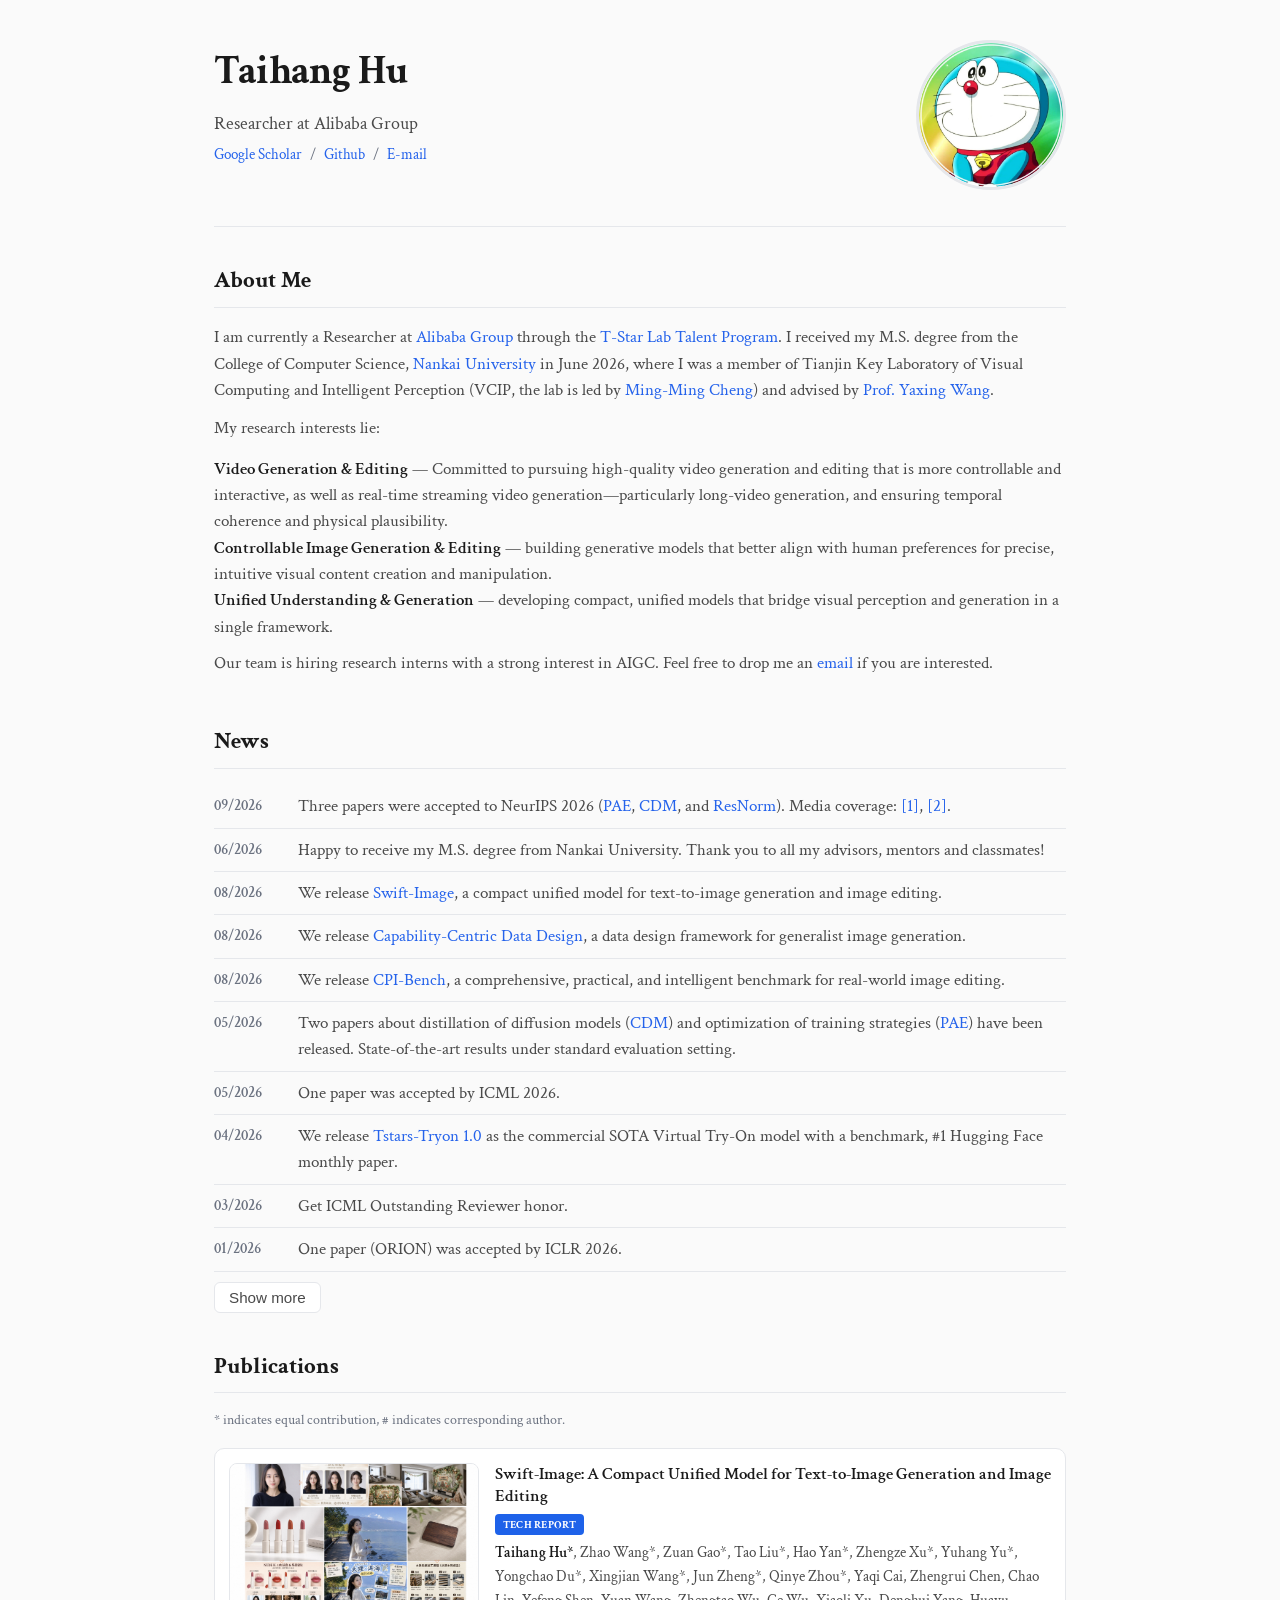
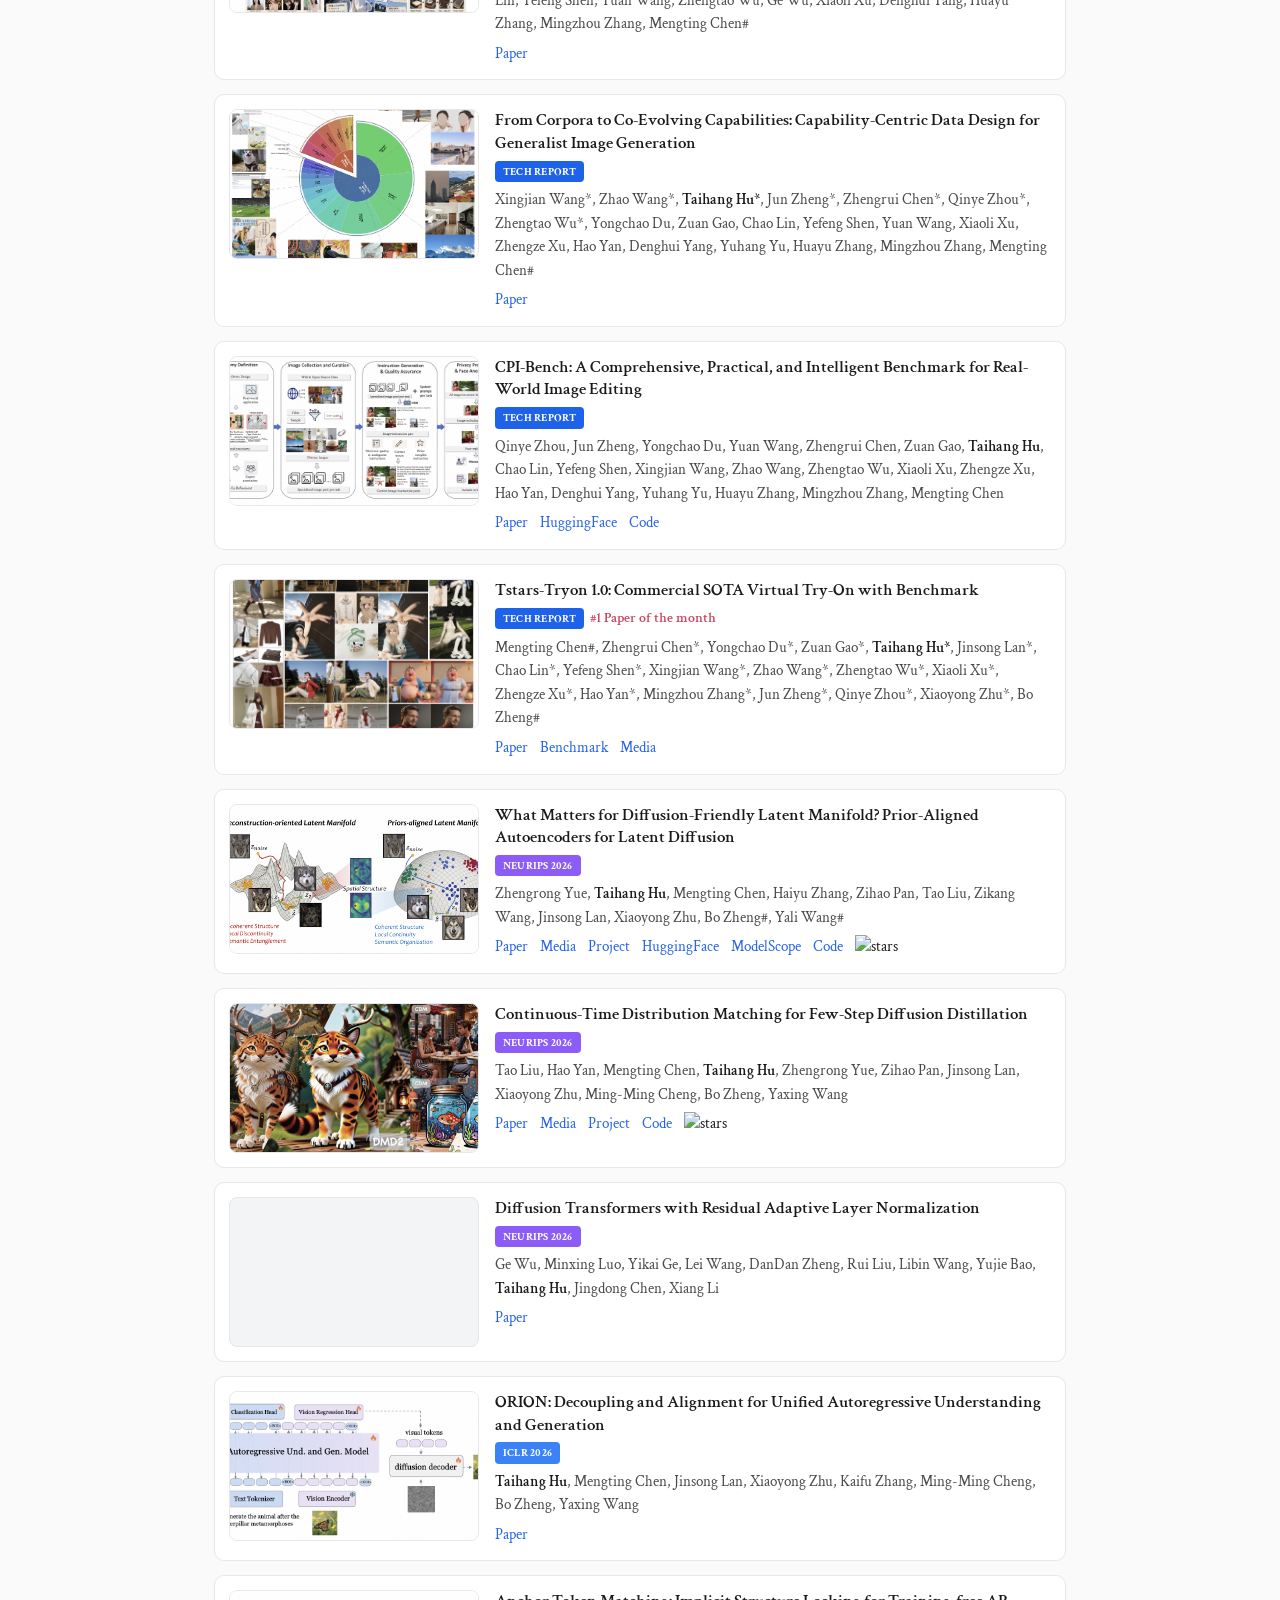
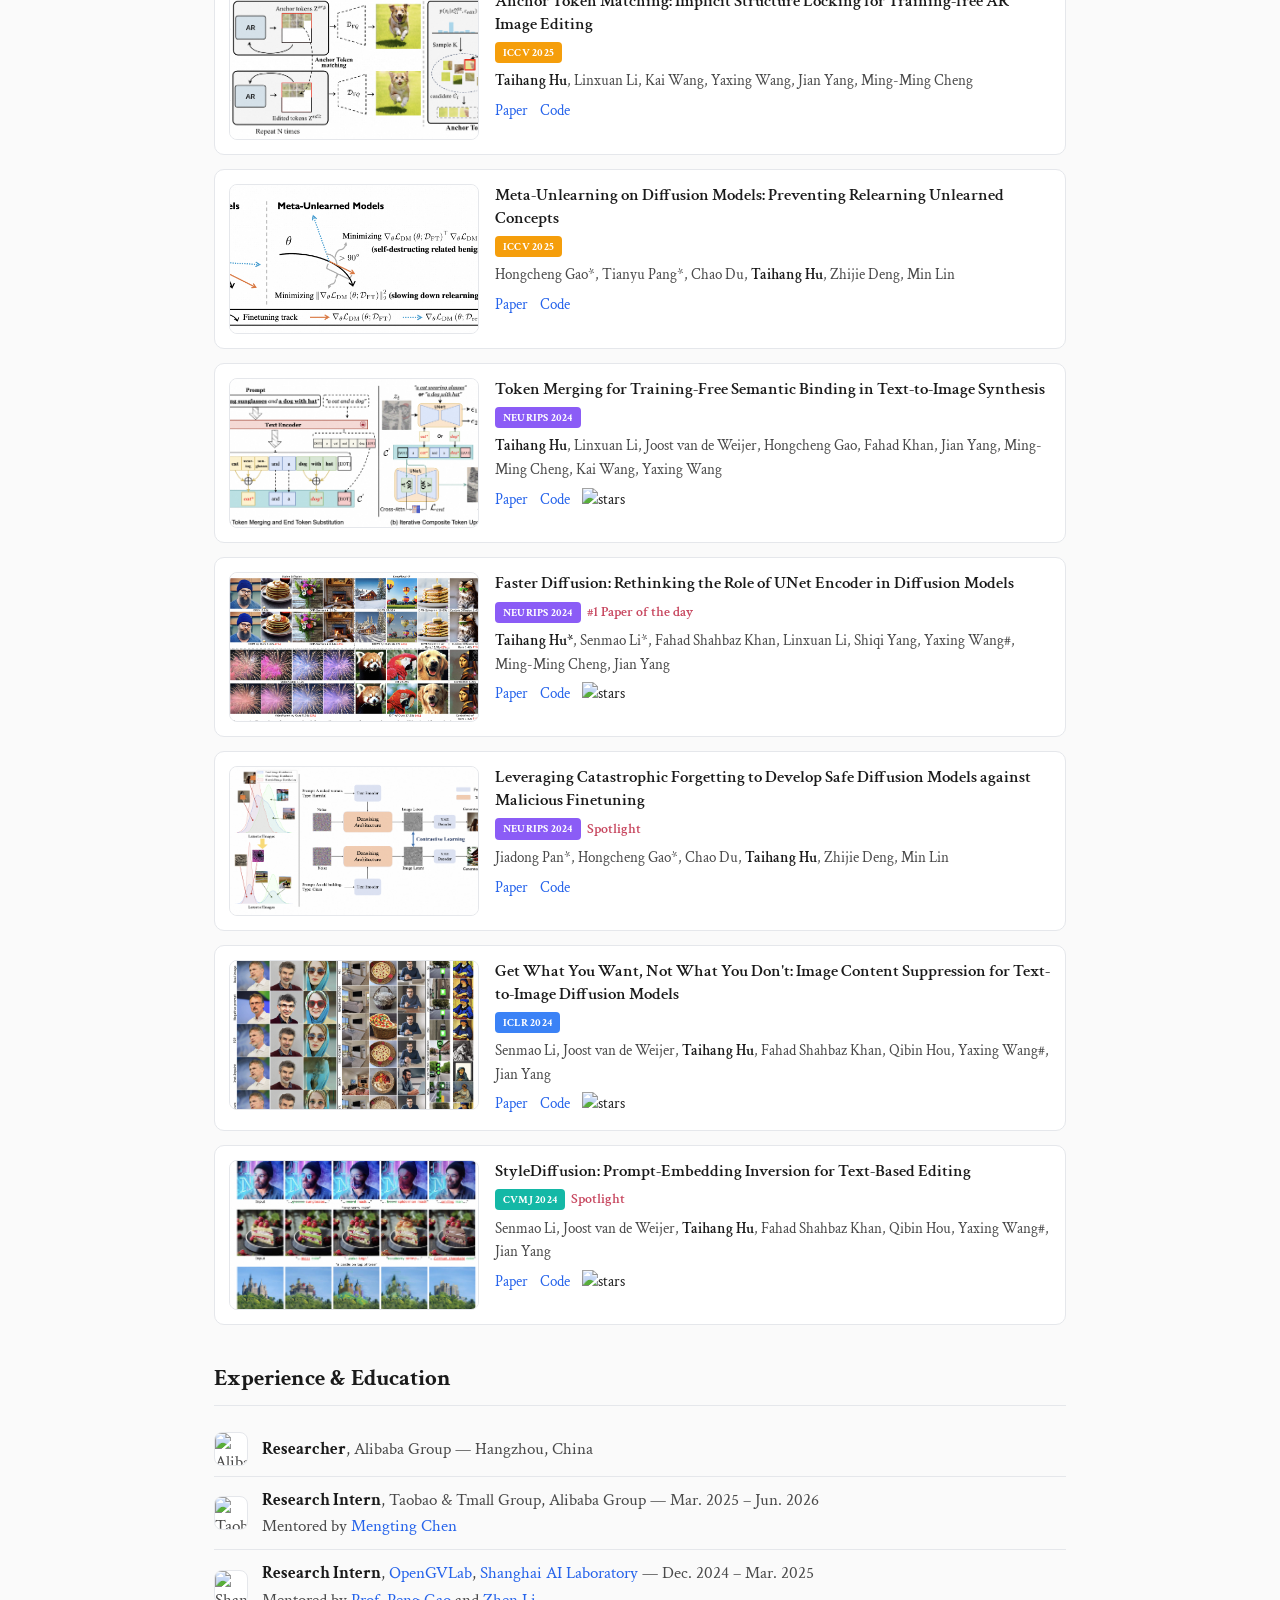
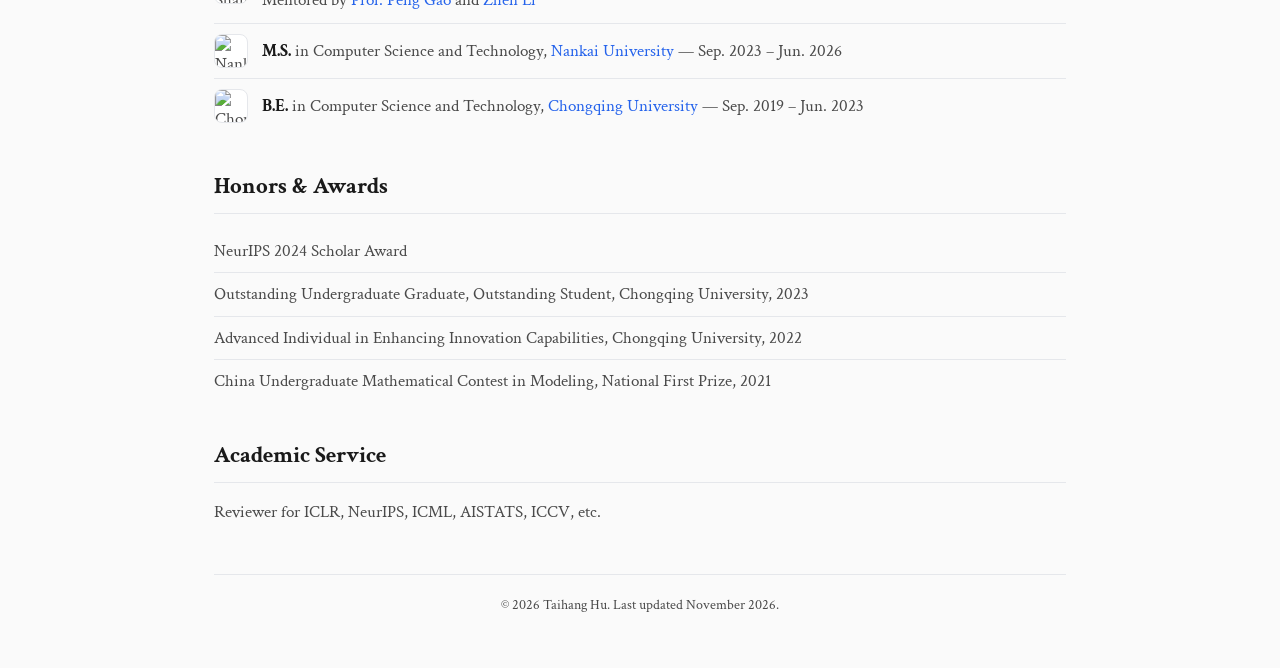
==== commit e8c677d8: "Update index.html" ====
--- a/index.html
+++ b/index.html
@@ -3,7 +3,7 @@
 <head>
     <meta charset="UTF-8">
     <meta name="viewport" content="width=device-width, initial-scale=1.0">
-    <meta name="description" content="Taihang Hu - MS student at Nankai University">
+    <meta name="description" content="Taihang Hu - Researcher at Alibaba Group (T-Star Lab Talent Program)">
     <title>Taihang Hu</title>
     <link rel="shortcut icon" href="./files/profile.png">
     <style>
@@ -54,7 +54,6 @@
 
         a:hover {
             color: var(--link-hover);
-            text-decoration: underline;
         }
 
         .container {
@@ -97,10 +96,6 @@
         }
 
         .profile-affiliation a {
-            color: var(--text-muted);
-        }
-
-        .profile-affiliation a:hover {
             color: var(--link);
         }
 
@@ -361,6 +356,36 @@
             vertical-align: middle;
         }
 
+        /* Experience */
+        .exp-item {
+            display: flex;
+            align-items: center;
+            gap: 14px;
+            padding: 10px 0;
+            border-bottom: 1px solid var(--border);
+            color: var(--text-secondary);
+        }
+
+        .exp-item:last-child {
+            border-bottom: none;
+        }
+
+        .exp-logo {
+            flex-shrink: 0;
+            width: 34px;
+            height: 34px;
+            border-radius: 8px;
+            object-fit: contain;
+            background: #fff;
+            border: 1px solid var(--border);
+        }
+
+        .exp-item strong {
+            color: var(--text);
+        }
+
+
+
         /* Lists */
         .simple-list {
             list-style: none;
@@ -436,11 +461,7 @@
         <header class="profile-header">
             <div class="profile-text">
                 <h1>Taihang Hu</h1>
-                <p class="profile-role">MS student in Computer Science and Technology</p>
-                <p class="profile-affiliation">
-                    <a href="https://cc.nankai.edu.cn/" target="_blank">College of Computer Science</a>,
-                    <a href="https://www.nankai.edu.cn/" target="_blank">Nankai University</a>
-                </p>
+                <p class="profile-role">Researcher at Alibaba Group</p>
                 <div class="social-links">
                     <a href="https://scholar.google.com/citations?user=JtjoOmEAAAAJ&hl=en_US" target="_blank">Google Scholar</a>
                     <span class="sep">/</span>
@@ -457,8 +478,12 @@
         <section id="about">
             <h2>About Me</h2>
             <p>
-                I am currently a third-year MS student at Tianjin Key Laboratory of Visual Computing and Intelligent Perception (VCIP, the lab is led by <a href="https://mmcheng.net/" target="_blank">Ming-Ming Cheng</a>), Nankai University, advised by <a href="https://yaxingwang.netlify.app/author/yaxing-wang/" target="_blank">Prof. Yaxing Wang</a>. My research interests lie:
+                I am currently a Researcher at <a href="https://www.alibaba.com/" target="_blank">Alibaba Group</a> through the <a href="https://talent.taotian.com/star/home" target="_blank">T-Star Lab Talent Program</a>. I received my M.S. degree from the College of Computer Science, <a href="https://www.nankai.edu.cn/" target="_blank">Nankai University</a> in June 2026, where I was a member of Tianjin Key Laboratory of Visual Computing and Intelligent Perception (VCIP, the lab is led by <a href="https://mmcheng.net/" target="_blank">Ming-Ming Cheng</a>) and advised by <a href="https://yaxingwang.netlify.app/author/yaxing-wang/" target="_blank">Prof. Yaxing Wang</a>.
             </p>
+            <p>
+                My research interests lie:
+            </p>
+
             <div class="research-interests">
                 <div class="interest">
                     <strong>Video Generation & Editing</strong> — Committed to pursuing high-quality video generation and editing that is more controllable and interactive, as well as real-time streaming video generation—particularly long-video generation, and ensuring temporal coherence and physical plausibility.
@@ -469,11 +494,16 @@
                     <strong>Unified Understanding & Generation</strong> — developing compact, unified models that bridge visual perception and generation in a single framework.
                 </div>
             </div>
+            <p>
+                Our team is hiring research interns with a strong interest in AIGC. Feel free to drop me an <a href="mailto:hutaihang00@gmail.com">email</a> if you are interested.
+            </p>
         </section>
 
         <section id="news">
             <h2>News</h2>
             <ul class="news-list">
+                <li><span class="news-date">09/2026</span><span class="news-content">Three papers were accepted to NeurIPS 2026 (<a href="https://arxiv.org/abs/2605.07915" target="_blank">PAE</a>, <a href="https://arxiv.org/abs/2605.06376" target="_blank">CDM</a>, and <a href="https://nips.cc/virtual/2026/poster/151083" target="_blank">ResNorm</a>). Media coverage: <a href="https://mp.weixin.qq.com/s/IutrnwyXVxwQppppxFpRvQ" target="_blank">[1]</a>, <a href="https://mp.weixin.qq.com/s/uOT3LTVjtK7FEzpfqljhwA" target="_blank">[2]</a>.</span></li>
+                <li><span class="news-date">06/2026</span><span class="news-content">Happy to receive my M.S. degree from Nankai University. Thank you to all my advisors, mentors and classmates!</span></li>
                 <li><span class="news-date">08/2026</span><span class="news-content">We release <a href="https://arxiv.org/abs/2608.20334v1" target="_blank">Swift-Image</a>, a compact unified model for text-to-image generation and image editing.</span></li>
                 <li><span class="news-date">08/2026</span><span class="news-content">We release <a href="https://arxiv.org/abs/2608.18076" target="_blank">Capability-Centric Data Design</a>, a data design framework for generalist image generation.</span></li>
                 <li><span class="news-date">08/2026</span><span class="news-content">We release <a href="https://arxiv.org/abs/2608.14546" target="_blank">CPI-Bench</a>, a comprehensive, practical, and intelligent benchmark for real-world image editing.</span></li>
@@ -562,10 +592,10 @@
                     <div class="pub-content">
                         <div class="pub-title"><a href="https://arxiv.org/abs/2605.07915" target="_blank">What Matters for Diffusion-Friendly Latent Manifold? Prior-Aligned Autoencoders for Latent Diffusion</a></div>
                         <div class="pub-tags">
-                            <span class="venue-tag badge-preprint">Preprint 2026</span>
+                            <span class="venue-tag badge-neurips">NeurIPS 2026</span>
                         </div>
                         <div class="pub-authors">Zhengrong Yue, <span class="me">Taihang Hu</span>, Mengting Chen, Haiyu Zhang, Zihao Pan, Tao Liu, Zikang Wang, Jinsong Lan, Xiaoyong Zhu, Bo Zheng#, Yali Wang#</div>
-                        <div class="pub-links"><a href="https://arxiv.org/abs/2605.07915" target="_blank">Paper</a><a href="https://zhengrongyue.github.io/pae.github.io/" target="_blank">Project</a><a href="https://huggingface.co/yuezhengrong/PAE-collections" target="_blank">HuggingFace</a><a href="https://www.modelscope.cn/models/ZhengrongYue/PAE-Collections" target="_blank">ModelScope</a><a href="https://github.com/ZhengrongYue/PAE" target="_blank">Code</a><img src="https://img.shields.io/github/stars/ZhengrongYue/PAE.svg?style=social&label=Star" alt="stars"></div>
+                        <div class="pub-links"><a href="https://arxiv.org/abs/2605.07915" target="_blank">Paper</a><a href="https://mp.weixin.qq.com/s/IutrnwyXVxwQppppxFpRvQ" target="_blank">Media</a><a href="https://zhengrongyue.github.io/pae.github.io/" target="_blank">Project</a><a href="https://huggingface.co/yuezhengrong/PAE-collections" target="_blank">HuggingFace</a><a href="https://www.modelscope.cn/models/ZhengrongYue/PAE-Collections" target="_blank">ModelScope</a><a href="https://github.com/ZhengrongYue/PAE" target="_blank">Code</a><img src="https://img.shields.io/github/stars/ZhengrongYue/PAE.svg?style=social&label=Star" alt="stars"></div>
                     </div>
                 </div>
 
@@ -576,10 +606,24 @@
                     <div class="pub-content">
                         <div class="pub-title"><a href="https://arxiv.org/abs/2605.06376" target="_blank">Continuous-Time Distribution Matching for Few-Step Diffusion Distillation</a></div>
                         <div class="pub-tags">
-                            <span class="venue-tag badge-preprint">Preprint 2026</span>
+                            <span class="venue-tag badge-neurips">NeurIPS 2026</span>
                         </div>
                         <div class="pub-authors">Tao Liu, Hao Yan, Mengting Chen, <span class="me">Taihang Hu</span>, Zhengrong Yue, Zihao Pan, Jinsong Lan, Xiaoyong Zhu, Ming-Ming Cheng, Bo Zheng, Yaxing Wang</div>
-                        <div class="pub-links"><a href="https://arxiv.org/abs/2605.06376" target="_blank">Paper</a><a href="https://byliutao.github.io/cdm_page/" target="_blank">Project</a><a href="https://github.com/byliutao/CDM" target="_blank">Code</a><img src="https://img.shields.io/github/stars/byliutao/CDM.svg?style=social&label=Star" alt="stars"></div>
+                        <div class="pub-links"><a href="https://arxiv.org/abs/2605.06376" target="_blank">Paper</a><a href="https://mp.weixin.qq.com/s/uOT3LTVjtK7FEzpfqljhwA" target="_blank">Media</a><a href="https://byliutao.github.io/cdm_page/" target="_blank">Project</a><a href="https://github.com/byliutao/CDM" target="_blank">Code</a><img src="https://img.shields.io/github/stars/byliutao/CDM.svg?style=social&label=Star" alt="stars"></div>
+                    </div>
+                </div>
+
+                <div class="pub-card" data-year="2026">
+                    <div class="pub-thumb">
+                        <img src="./files/resnorm.png" alt="ResNorm thumbnail" onerror="this.style.display='none'">
+                    </div>
+                    <div class="pub-content">
+                        <div class="pub-title"><a href="https://nips.cc/virtual/2026/poster/151083" target="_blank">Diffusion Transformers with Residual Adaptive Layer Normalization</a></div>
+                        <div class="pub-tags">
+                            <span class="venue-tag badge-neurips">NeurIPS 2026</span>
+                        </div>
+                        <div class="pub-authors">Ge Wu, Minxing Luo, Yikai Ge, Lei Wang, DanDan Zheng, Rui Liu, Libin Wang, Yujie Bao, <span class="me">Taihang Hu</span>, Jingdong Chen, Xiang Li</div>
+                        <div class="pub-links"><a href="https://nips.cc/virtual/2026/poster/151083" target="_blank">Paper</a></div>
                     </div>
                 </div>
 
@@ -700,12 +744,28 @@
             </div>
         </section>
 
-        <section id="education">
-            <h2>Education</h2>
-            <ul class="simple-list">
-                <li><strong>M.S.</strong> in Computer Science and Technology, Sep. 2023 – Present<br>Nankai University, Tianjin, China</li>
-                <li><strong>B.E.</strong> in Computer Science and Technology, Sep. 2019 – Jun. 2023<br>Chongqing University, Chongqing, China</li>
-            </ul>
+        <section id="experience">
+            <h2>Experience &amp; Education</h2>
+            <div class="exp-item">
+                <img class="exp-logo" src="https://www.google.com/s2/favicons?domain=alibaba.com&sz=64" alt="Alibaba Group logo">
+                <div><strong>Researcher</strong>, Alibaba Group — Hangzhou, China</div>
+            </div>
+            <div class="exp-item">
+                <img class="exp-logo" src="https://www.google.com/s2/favicons?domain=taobao.com&sz=64" alt="Taobao & Tmall Group logo">
+                <div><strong>Research Intern</strong>, Taobao &amp; Tmall Group, Alibaba Group — Mar. 2025 – Jun. 2026<br>Mentored by <a href="https://mengtingchen.github.io/" target="_blank">Mengting Chen</a></div>
+            </div>
+            <div class="exp-item">
+                <img class="exp-logo" src="https://www.google.com/s2/favicons?domain=shlab.org.cn&sz=64" alt="Shanghai AI Laboratory logo">
+                <div><strong>Research Intern</strong>, <a href="https://github.com/OpenGVLab" target="_blank">OpenGVLab</a>, <a href="https://www.shlab.org.cn/" target="_blank">Shanghai AI Laboratory</a> — Dec. 2024 – Mar. 2025<br>Mentored by <a href="https://scholar.google.com/citations?user=_go6DPsAAAAJ&hl=zh-CN" target="_blank">Prof. Peng Gao</a> and <a href="https://paper99.github.io/" target="_blank">Zhen Li</a></div>
+            </div>
+            <div class="exp-item">
+                <img class="exp-logo" src="https://www.google.com/s2/favicons?domain=nankai.edu.cn&sz=64" alt="Nankai University logo">
+                <div><strong>M.S.</strong> in Computer Science and Technology, <a href="https://www.nankai.edu.cn/" target="_blank">Nankai University</a> — Sep. 2023 – Jun. 2026</div>
+            </div>
+            <div class="exp-item">
+                <img class="exp-logo" src="https://www.google.com/s2/favicons?domain=cqu.edu.cn&sz=64" alt="Chongqing University logo">
+                <div><strong>B.E.</strong> in Computer Science and Technology, <a href="https://www.cqu.edu.cn/" target="_blank">Chongqing University</a> — Sep. 2019 – Jun. 2023</div>
+            </div>
         </section>
 
         <section id="honors">
@@ -724,7 +784,7 @@
         </section>
 
         <footer>
-            <p>© 2026 Taihang Hu. Last updated September 2026.</p>
+            <p>© 2026 Taihang Hu. Last updated November 2026.</p>
         </footer>
     </div>
 
